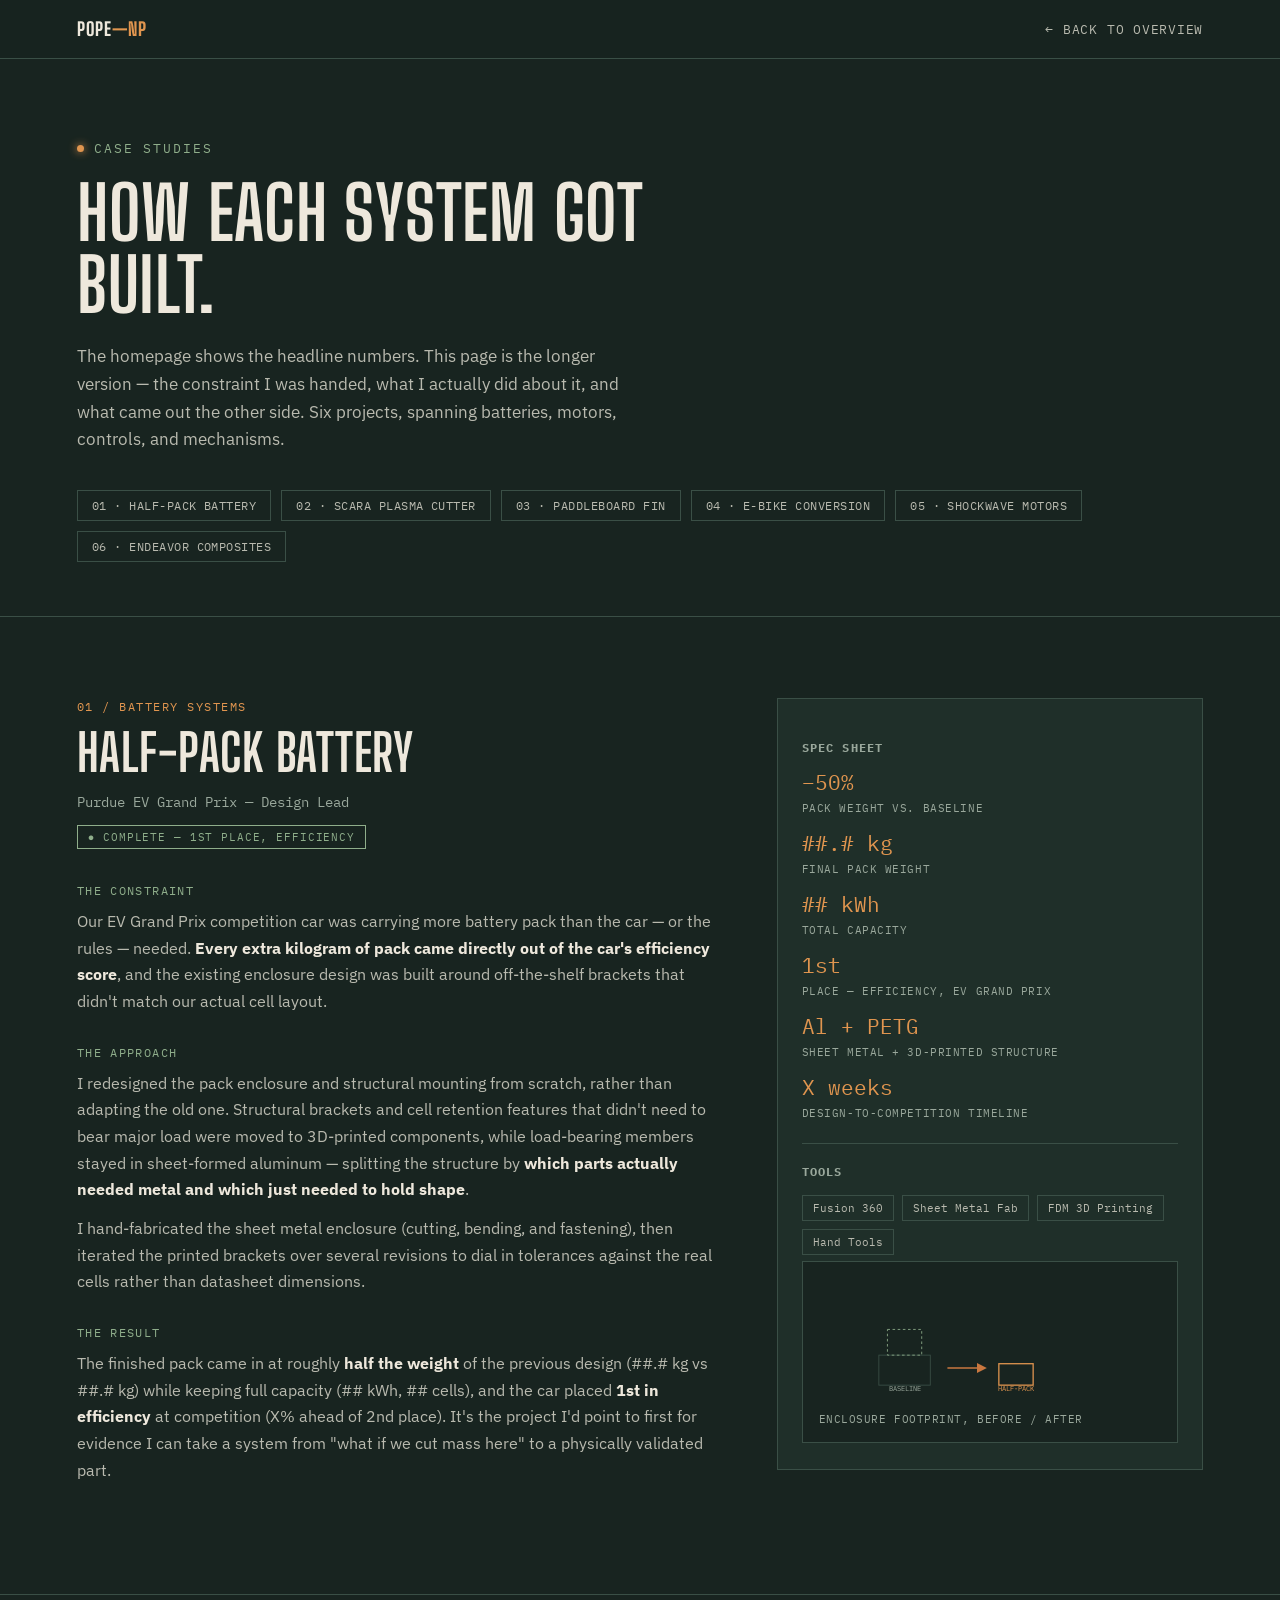
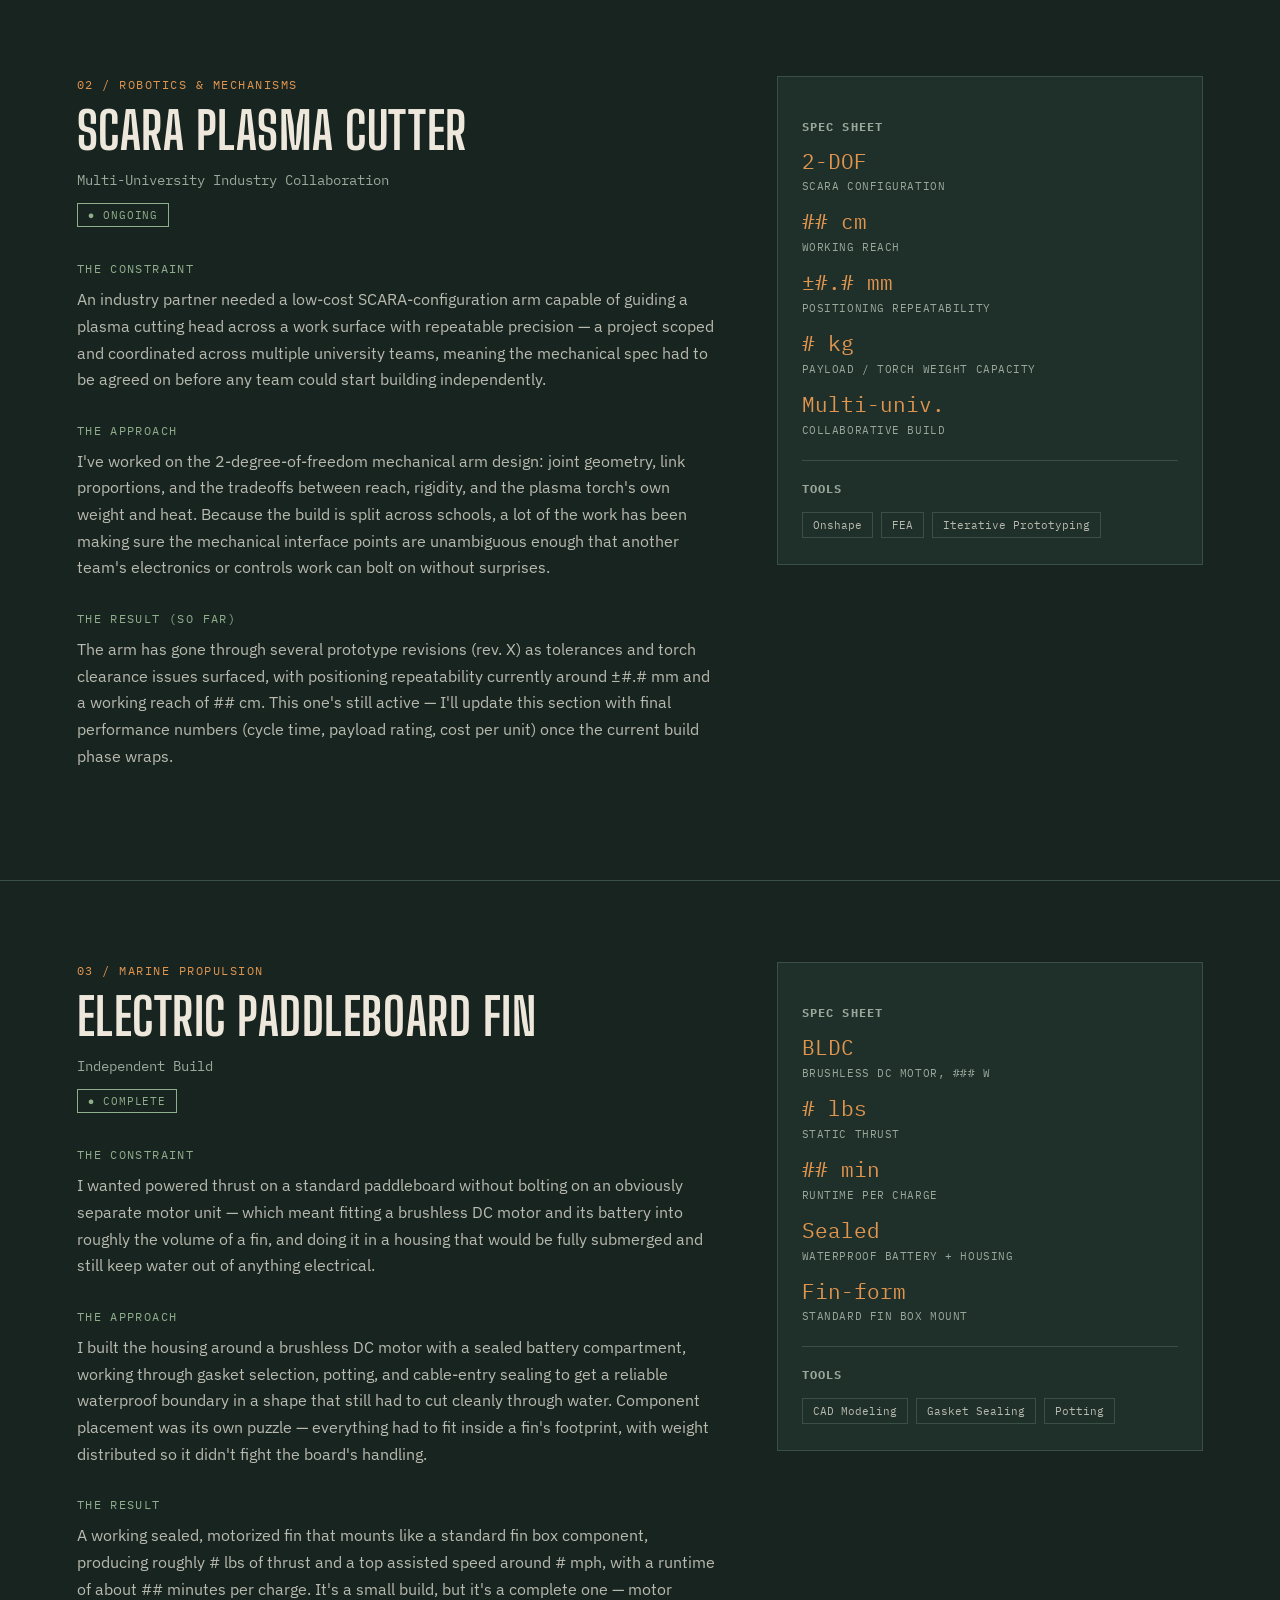
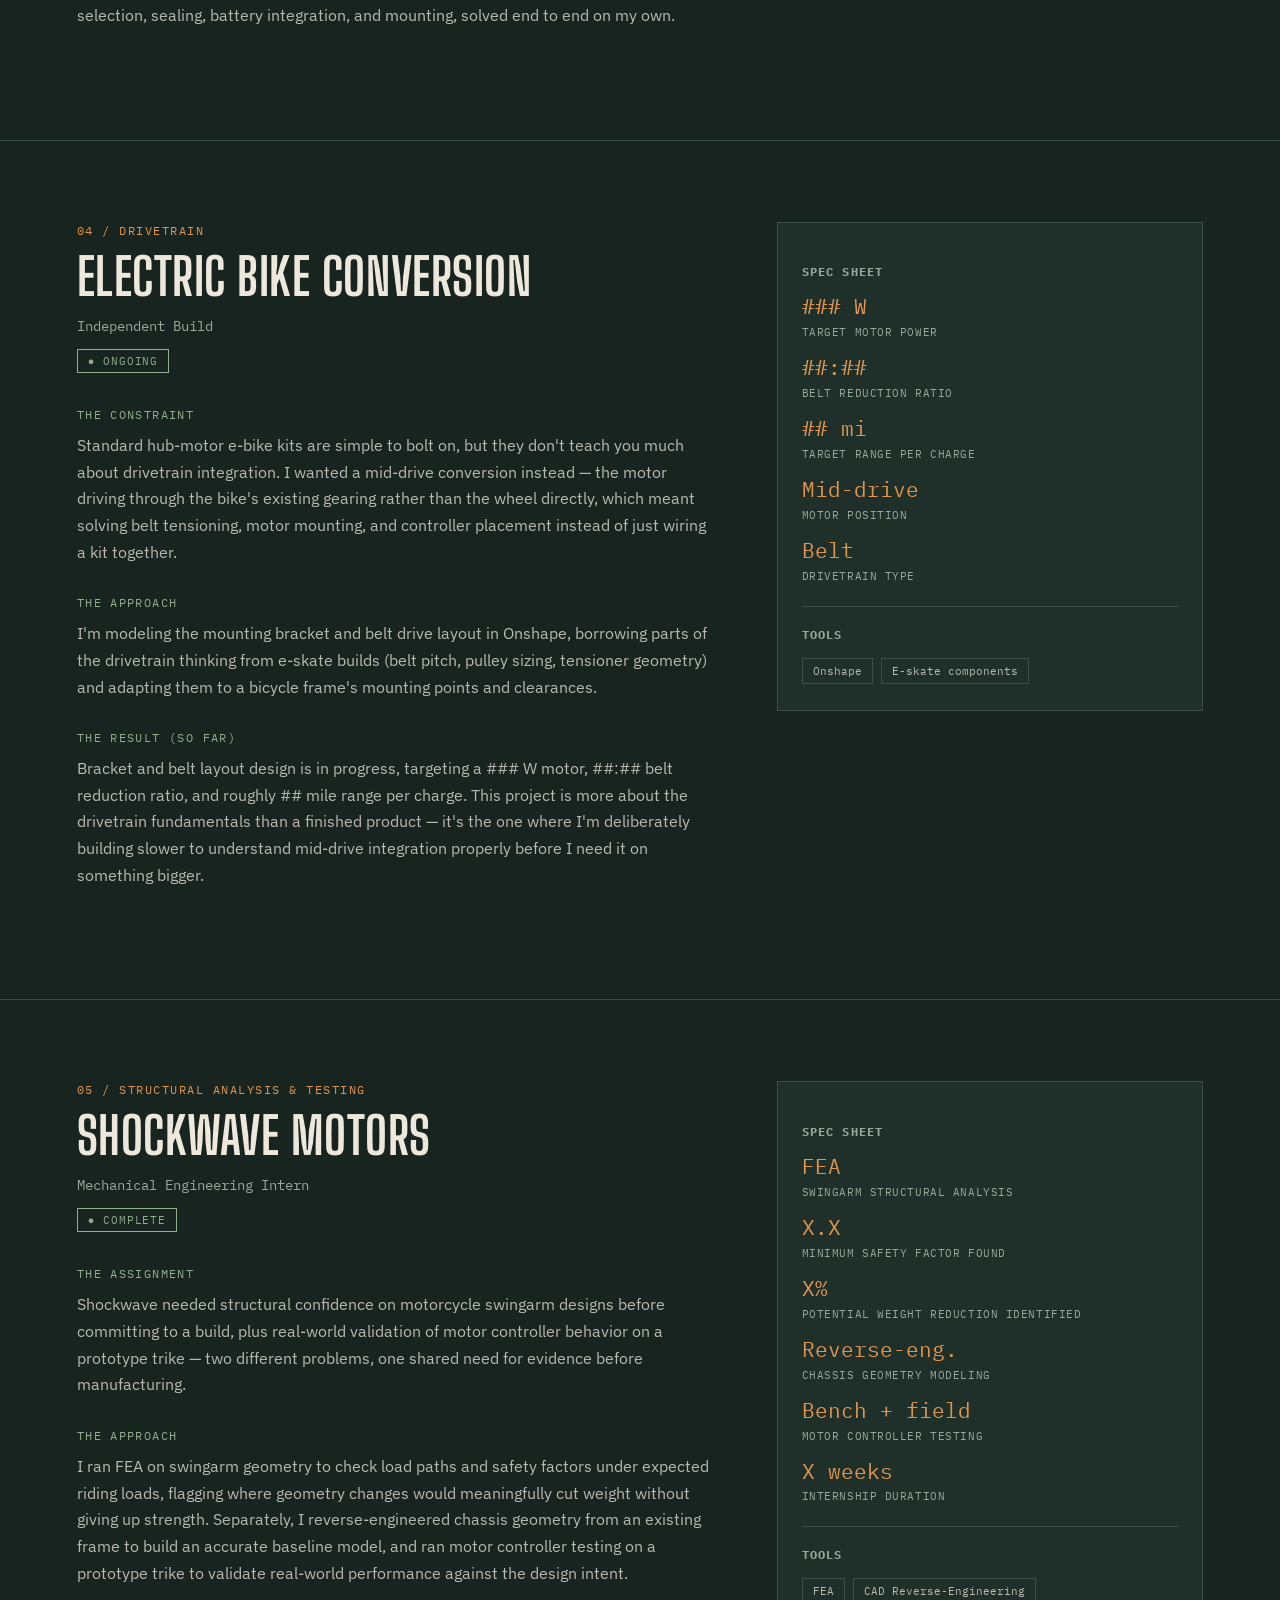
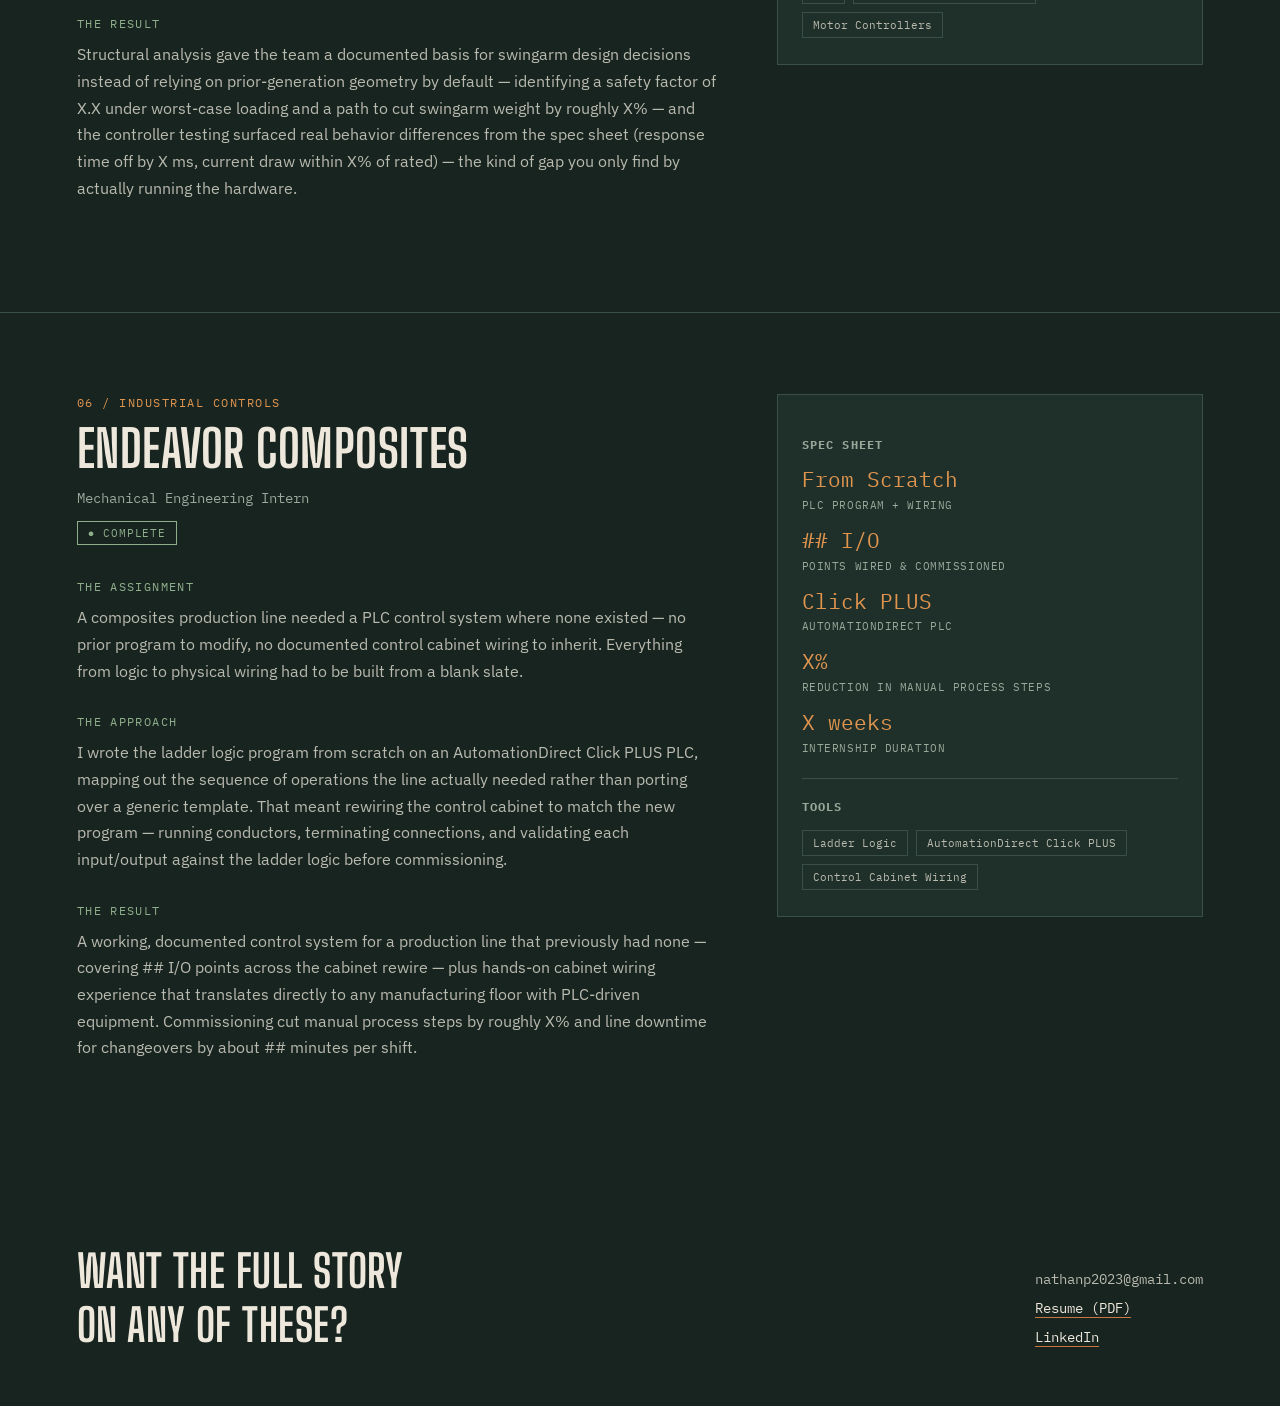
==== projects.html @ b24d0b58 "Rename nathan-pope-project-details(1).html to projects.html" ====
<!DOCTYPE html>
<html lang="en">
<head>
<meta charset="UTF-8">
<meta name="viewport" content="width=device-width, initial-scale=1.0">
<title>Nathan Pope — Project Case Studies</title>
<link rel="preconnect" href="https://fonts.googleapis.com">
<link href="https://fonts.googleapis.com/css2?family=Big+Shoulders+Display:wght@400;600;800&family=IBM+Plex+Mono:wght@400;500&family=IBM+Plex+Sans:wght@400;500;600&display=swap" rel="stylesheet">
<style>
  :root{
    --bg: #182420;
    --bg-2: #1f2f29;
    --line: #3a4f46;
    --copper: #c9773f;
    --copper-bright: #e0954f;
    --sage: #8fae8b;
    --paper: #eee8dc;
    --paper-dim: #b9baaf;
    --paper-muted: #9aa89c;
  }
  *{box-sizing:border-box;}
  html{scroll-behavior:smooth;}
  body{
    margin:0;
    background:var(--bg);
    color:var(--paper);
    font-family:'IBM Plex Sans', sans-serif;
    -webkit-font-smoothing:antialiased;
  }
  ::selection{ background:var(--copper); color:#182420; }
  h1,h2,h3{
    font-family:'Big Shoulders Display', sans-serif;
    text-transform:uppercase;
    margin:0;
    letter-spacing:0.01em;
  }
  .mono{ font-family:'IBM Plex Mono', monospace; }
  a{ color:var(--copper-bright); }

  /* ---------- nav ---------- */
  nav{
    position:sticky; top:0; z-index:30;
    display:flex; justify-content:space-between; align-items:center;
    padding: 18px 6vw;
    background:rgba(24,36,32,0.9);
    backdrop-filter:blur(6px);
    border-bottom:1px solid var(--line);
  }
  nav .brand{
    font-family:'Big Shoulders Display', sans-serif;
    font-weight:800; font-size:1.15rem; letter-spacing:0.04em;
    text-transform:uppercase; color:var(--paper);
  }
  nav .brand span{ color:var(--copper-bright); }
  nav .back{
    color:var(--paper-dim); text-decoration:none; font-size:0.8rem;
    letter-spacing:0.06em; text-transform:uppercase; font-family:'IBM Plex Mono', monospace;
    display:flex; align-items:center; gap:8px;
  }
  nav .back:hover{ color:var(--copper-bright); }

  /* ---------- index header ---------- */
  header.intro{
    padding: 9vh 6vw 6vh;
    border-bottom:1px solid var(--line);
    position:relative;
  }
  .eyebrow{
    font-family:'IBM Plex Mono', monospace; color:var(--sage);
    font-size:0.8rem; letter-spacing:0.15em; text-transform:uppercase;
    display:flex; align-items:center; gap:10px; margin-bottom:20px;
  }
  .eyebrow .dot{
    width:7px; height:7px; border-radius:50%;
    background:var(--copper-bright); box-shadow:0 0 8px var(--copper-bright);
  }
  header.intro h1{
    font-size:clamp(2.2rem, 6vw, 4.6rem); line-height:0.98; max-width:18ch;
  }
  header.intro p{
    max-width:56ch; margin-top:22px; color:var(--paper-dim);
    font-size:1.05rem; line-height:1.65;
  }

  /* jump index */
  .jumpindex{
    display:flex; flex-wrap:wrap; gap:10px; margin-top:36px;
  }
  .jumpindex a{
    font-family:'IBM Plex Mono', monospace; font-size:0.75rem;
    text-decoration:none; color:var(--paper-dim);
    border:1px solid var(--line); padding:7px 14px;
    text-transform:uppercase; letter-spacing:0.04em;
  }
  .jumpindex a:hover{ border-color:var(--copper); color:var(--copper-bright); }

  /* ---------- case study blocks ---------- */
  .case{
    padding: 9vh 6vw;
    border-bottom:1px solid var(--line);
    scroll-margin-top:80px;
  }
  .case-grid{
    display:grid;
    grid-template-columns: 1.5fr 1fr;
    gap:60px;
  }
  @media (max-width:900px){ .case-grid{ grid-template-columns:1fr; } }

  .case-head{ margin-bottom:34px; }
  .case-head .tag{
    font-family:'IBM Plex Mono', monospace; color:var(--copper-bright);
    font-size:0.78rem; letter-spacing:0.12em; text-transform:uppercase;
  }
  .case-head h2{
    font-size:clamp(1.8rem, 4.4vw, 3.2rem); margin-top:8px;
  }
  .case-head .role{
    margin-top:10px; color:var(--paper-muted);
    font-family:'IBM Plex Mono', monospace; font-size:0.85rem;
  }

  .block{ margin-bottom:30px; }
  .block .label{
    font-family:'IBM Plex Mono', monospace; color:var(--sage);
    font-size:0.72rem; letter-spacing:0.12em; text-transform:uppercase;
    margin-bottom:10px; display:block;
  }
  .block p{
    color:var(--paper-dim); line-height:1.7; font-size:0.98rem; margin:0 0 12px;
  }
  .block p strong{ color:var(--paper); }

  /* sidebar */
  .sidebar{
    border:1px solid var(--line);
    background:var(--bg-2);
    padding:26px 24px;
    height:fit-content;
    position:sticky; top:90px;
  }
  .sidebar h4{
    font-family:'IBM Plex Mono', monospace; text-transform:uppercase;
    font-size:0.72rem; letter-spacing:0.1em; color:var(--paper-muted);
    margin-bottom:16px;
  }
  .specs{ display:grid; gap:16px; margin-bottom:22px; }
  .specs .spec .num{
    font-family:'IBM Plex Mono', monospace; color:var(--copper-bright);
    font-size:1.3rem; display:block; line-height:1.2;
  }
  .specs .spec .lbl{
    font-family:'IBM Plex Mono', monospace; color:var(--paper-muted);
    font-size:0.7rem; text-transform:uppercase; letter-spacing:0.05em;
  }
  .tools{
    display:flex; flex-wrap:wrap; gap:8px; margin-top:6px;
  }
  .tools span{
    font-family:'IBM Plex Mono', monospace; font-size:0.7rem;
    border:1px solid var(--line); padding:5px 10px; color:var(--paper-dim);
  }
  .divider{ border-top:1px solid var(--line); margin:20px 0; }

  .diagram-box{
    border:1px solid var(--line); background:var(--bg);
    padding:16px; margin-top:6px;
  }
  .diagram-box .cap{
    font-family:'IBM Plex Mono', monospace; font-size:0.68rem;
    color:var(--paper-muted); text-transform:uppercase; letter-spacing:0.05em;
    margin-top:10px;
  }

  .status-pill{
    display:inline-block; font-family:'IBM Plex Mono', monospace;
    font-size:0.68rem; letter-spacing:0.08em; text-transform:uppercase;
    border:1px solid var(--sage); color:var(--sage); padding:4px 10px;
    margin-top:14px;
  }

  footer{
    padding:8vh 6vw 6vh;
    display:flex; justify-content:space-between; align-items:flex-end; flex-wrap:wrap; gap:24px;
  }
  footer h2{ font-size:clamp(1.8rem,4.5vw,2.8rem); max-width:18ch; }
  footer .contact{
    font-family:'IBM Plex Mono', monospace; color:var(--paper-dim);
    font-size:0.9rem; line-height:2;
  }
  footer .contact a{ color:var(--paper); text-decoration:none; border-bottom:1px solid var(--copper); }
</style>
</head>
<body>

<nav>
  <div class="brand">POPE<span>—NP</span></div>
  <a class="back" href="#">← Back to overview</a>
</nav>

<header class="intro">
  <div class="eyebrow"><span class="dot"></span> case studies</div>
  <h1>How each system got built.</h1>
  <p>The homepage shows the headline numbers. This page is the longer version — the constraint I was handed, what I actually did about it, and what came out the other side. Six projects, spanning batteries, motors, controls, and mechanisms.</p>
  <div class="jumpindex">
    <a href="#halfpack">01 · Half-Pack Battery</a>
    <a href="#scara">02 · SCARA Plasma Cutter</a>
    <a href="#finmotor">03 · Paddleboard Fin</a>
    <a href="#ebike">04 · E-Bike Conversion</a>
    <a href="#shockwave">05 · Shockwave Motors</a>
    <a href="#endeavor">06 · Endeavor Composites</a>
  </div>
</header>

<!-- 01 HALF-PACK -->
<section class="case" id="halfpack">
  <div class="case-grid">
    <div>
      <div class="case-head">
        <div class="tag">01 / Battery Systems</div>
        <h2>Half-Pack Battery</h2>
        <div class="role">Purdue EV Grand Prix — Design Lead</div>
        <span class="status-pill">● Complete — 1st place, efficiency</span>
      </div>

      <div class="block">
        <span class="label">The Constraint</span>
        <p>Our EV Grand Prix competition car was carrying more battery pack than the car — or the rules — needed. <strong>Every extra kilogram of pack came directly out of the car's efficiency score</strong>, and the existing enclosure design was built around off-the-shelf brackets that didn't match our actual cell layout.</p>
      </div>

      <div class="block">
        <span class="label">The Approach</span>
        <p>I redesigned the pack enclosure and structural mounting from scratch, rather than adapting the old one. Structural brackets and cell retention features that didn't need to bear major load were moved to 3D-printed components, while load-bearing members stayed in sheet-formed aluminum — splitting the structure by <strong>which parts actually needed metal and which just needed to hold shape</strong>.</p>
        <p>I hand-fabricated the sheet metal enclosure (cutting, bending, and fastening), then iterated the printed brackets over several revisions to dial in tolerances against the real cells rather than datasheet dimensions.</p>
      </div>

      <div class="block">
        <span class="label">The Result</span>
        <p>The finished pack came in at roughly <strong>half the weight</strong> of the previous design (##.# kg vs ##.# kg) while keeping full capacity (## kWh, ## cells), and the car placed <strong>1st in efficiency</strong> at competition (X% ahead of 2nd place). It's the project I'd point to first for evidence I can take a system from "what if we cut mass here" to a physically validated part.</p>
      </div>
    </div>

    <aside class="sidebar">
      <h4>Spec Sheet</h4>
      <div class="specs">
        <div class="spec"><span class="num">−50%</span><span class="lbl">Pack weight vs. baseline</span></div>
        <div class="spec"><span class="num">##.# kg</span><span class="lbl">Final pack weight</span></div>
        <div class="spec"><span class="num">## kWh</span><span class="lbl">Total capacity</span></div>
        <div class="spec"><span class="num">1st</span><span class="lbl">Place — efficiency, EV Grand Prix</span></div>
        <div class="spec"><span class="num">Al + PETG</span><span class="lbl">Sheet metal + 3D-printed structure</span></div>
        <div class="spec"><span class="num">X weeks</span><span class="lbl">Design-to-competition timeline</span></div>
      </div>
      <div class="divider"></div>
      <h4>Tools</h4>
      <div class="tools">
        <span>Fusion 360</span><span>Sheet Metal Fab</span><span>FDM 3D Printing</span><span>Hand Tools</span>
      </div>
      <div class="diagram-box">
        <svg viewBox="0 0 300 140" width="100%" height="120">
          <rect x="20" y="90" width="60" height="35" fill="none" stroke="#3a4f46"/>
          <rect x="30" y="60" width="40" height="30" fill="none" stroke="#8fae8b" stroke-dasharray="3 3"/>
          <text x="50" y="132" fill="#9aa89c" font-family="IBM Plex Mono" font-size="8" text-anchor="middle">BASELINE</text>
          <path d="M100,105 L140,105" stroke="#c9773f" stroke-width="1.5" marker-end="url(#arrow)"/>
          <rect x="160" y="100" width="40" height="25" fill="none" stroke="#e0954f" stroke-width="1.5"/>
          <text x="180" y="132" fill="#e0954f" font-family="IBM Plex Mono" font-size="8" text-anchor="middle">HALF-PACK</text>
          <defs><marker id="arrow" markerWidth="8" markerHeight="8" refX="4" refY="4" orient="auto"><path d="M0,0 L8,4 L0,8 z" fill="#c9773f"/></marker></defs>
        </svg>
        <div class="cap">Enclosure footprint, before / after</div>
      </div>
    </aside>
  </div>
</section>

<!-- 02 SCARA -->
<section class="case" id="scara">
  <div class="case-grid">
    <div>
      <div class="case-head">
        <div class="tag">02 / Robotics & Mechanisms</div>
        <h2>SCARA Plasma Cutter</h2>
        <div class="role">Multi-University Industry Collaboration</div>
        <span class="status-pill">● Ongoing</span>
      </div>

      <div class="block">
        <span class="label">The Constraint</span>
        <p>An industry partner needed a low-cost SCARA-configuration arm capable of guiding a plasma cutting head across a work surface with repeatable precision — a project scoped and coordinated across multiple university teams, meaning the mechanical spec had to be agreed on before any team could start building independently.</p>
      </div>

      <div class="block">
        <span class="label">The Approach</span>
        <p>I've worked on the 2-degree-of-freedom mechanical arm design: joint geometry, link proportions, and the tradeoffs between reach, rigidity, and the plasma torch's own weight and heat. Because the build is split across schools, a lot of the work has been making sure the mechanical interface points are unambiguous enough that another team's electronics or controls work can bolt on without surprises.</p>
      </div>

      <div class="block">
        <span class="label">The Result (so far)</span>
        <p>The arm has gone through several prototype revisions (rev. X) as tolerances and torch clearance issues surfaced, with positioning repeatability currently around ±#.# mm and a working reach of ## cm. This one's still active — I'll update this section with final performance numbers (cycle time, payload rating, cost per unit) once the current build phase wraps.</p>
      </div>
    </div>

    <aside class="sidebar">
      <h4>Spec Sheet</h4>
      <div class="specs">
        <div class="spec"><span class="num">2-DOF</span><span class="lbl">SCARA configuration</span></div>
        <div class="spec"><span class="num">## cm</span><span class="lbl">Working reach</span></div>
        <div class="spec"><span class="num">±#.# mm</span><span class="lbl">Positioning repeatability</span></div>
        <div class="spec"><span class="num"># kg</span><span class="lbl">Payload / torch weight capacity</span></div>
        <div class="spec"><span class="num">Multi-univ.</span><span class="lbl">Collaborative build</span></div>
      </div>
      <div class="divider"></div>
      <h4>Tools</h4>
      <div class="tools">
        <span>Onshape</span><span>FEA</span><span>Iterative Prototyping</span>
      </div>
    </aside>
  </div>
</section>

<!-- 03 PADDLEBOARD FIN -->
<section class="case" id="finmotor">
  <div class="case-grid">
    <div>
      <div class="case-head">
        <div class="tag">03 / Marine Propulsion</div>
        <h2>Electric Paddleboard Fin</h2>
        <div class="role">Independent Build</div>
        <span class="status-pill">● Complete</span>
      </div>

      <div class="block">
        <span class="label">The Constraint</span>
        <p>I wanted powered thrust on a standard paddleboard without bolting on an obviously separate motor unit — which meant fitting a brushless DC motor and its battery into roughly the volume of a fin, and doing it in a housing that would be fully submerged and still keep water out of anything electrical.</p>
      </div>

      <div class="block">
        <span class="label">The Approach</span>
        <p>I built the housing around a brushless DC motor with a sealed battery compartment, working through gasket selection, potting, and cable-entry sealing to get a reliable waterproof boundary in a shape that still had to cut cleanly through water. Component placement was its own puzzle — everything had to fit inside a fin's footprint, with weight distributed so it didn't fight the board's handling.</p>
      </div>

      <div class="block">
        <span class="label">The Result</span>
        <p>A working sealed, motorized fin that mounts like a standard fin box component, producing roughly # lbs of thrust and a top assisted speed around # mph, with a runtime of about ## minutes per charge. It's a small build, but it's a complete one — motor selection, sealing, battery integration, and mounting, solved end to end on my own.</p>
      </div>
    </div>

    <aside class="sidebar">
      <h4>Spec Sheet</h4>
      <div class="specs">
        <div class="spec"><span class="num">BLDC</span><span class="lbl">Brushless DC motor, ### W</span></div>
        <div class="spec"><span class="num"># lbs</span><span class="lbl">Static thrust</span></div>
        <div class="spec"><span class="num">## min</span><span class="lbl">Runtime per charge</span></div>
        <div class="spec"><span class="num">Sealed</span><span class="lbl">Waterproof battery + housing</span></div>
        <div class="spec"><span class="num">Fin-form</span><span class="lbl">Standard fin box mount</span></div>
      </div>
      <div class="divider"></div>
      <h4>Tools</h4>
      <div class="tools">
        <span>CAD Modeling</span><span>Gasket Sealing</span><span>Potting</span>
      </div>
    </aside>
  </div>
</section>

<!-- 04 E-BIKE -->
<section class="case" id="ebike">
  <div class="case-grid">
    <div>
      <div class="case-head">
        <div class="tag">04 / Drivetrain</div>
        <h2>Electric Bike Conversion</h2>
        <div class="role">Independent Build</div>
        <span class="status-pill">● Ongoing</span>
      </div>

      <div class="block">
        <span class="label">The Constraint</span>
        <p>Standard hub-motor e-bike kits are simple to bolt on, but they don't teach you much about drivetrain integration. I wanted a mid-drive conversion instead — the motor driving through the bike's existing gearing rather than the wheel directly, which meant solving belt tensioning, motor mounting, and controller placement instead of just wiring a kit together.</p>
      </div>

      <div class="block">
        <span class="label">The Approach</span>
        <p>I'm modeling the mounting bracket and belt drive layout in Onshape, borrowing parts of the drivetrain thinking from e-skate builds (belt pitch, pulley sizing, tensioner geometry) and adapting them to a bicycle frame's mounting points and clearances.</p>
      </div>

      <div class="block">
        <span class="label">The Result (so far)</span>
        <p>Bracket and belt layout design is in progress, targeting a ### W motor, ##:## belt reduction ratio, and roughly ## mile range per charge. This project is more about the drivetrain fundamentals than a finished product — it's the one where I'm deliberately building slower to understand mid-drive integration properly before I need it on something bigger.</p>
      </div>
    </div>

    <aside class="sidebar">
      <h4>Spec Sheet</h4>
      <div class="specs">
        <div class="spec"><span class="num">### W</span><span class="lbl">Target motor power</span></div>
        <div class="spec"><span class="num">##:##</span><span class="lbl">Belt reduction ratio</span></div>
        <div class="spec"><span class="num">## mi</span><span class="lbl">Target range per charge</span></div>
        <div class="spec"><span class="num">Mid-drive</span><span class="lbl">Motor position</span></div>
        <div class="spec"><span class="num">Belt</span><span class="lbl">Drivetrain type</span></div>
      </div>
      <div class="divider"></div>
      <h4>Tools</h4>
      <div class="tools">
        <span>Onshape</span><span>E-skate components</span>
      </div>
    </aside>
  </div>
</section>

<!-- 05 SHOCKWAVE -->
<section class="case" id="shockwave">
  <div class="case-grid">
    <div>
      <div class="case-head">
        <div class="tag">05 / Structural Analysis & Testing</div>
        <h2>Shockwave Motors</h2>
        <div class="role">Mechanical Engineering Intern</div>
        <span class="status-pill">● Complete</span>
      </div>

      <div class="block">
        <span class="label">The Assignment</span>
        <p>Shockwave needed structural confidence on motorcycle swingarm designs before committing to a build, plus real-world validation of motor controller behavior on a prototype trike — two different problems, one shared need for evidence before manufacturing.</p>
      </div>

      <div class="block">
        <span class="label">The Approach</span>
        <p>I ran FEA on swingarm geometry to check load paths and safety factors under expected riding loads, flagging where geometry changes would meaningfully cut weight without giving up strength. Separately, I reverse-engineered chassis geometry from an existing frame to build an accurate baseline model, and ran motor controller testing on a prototype trike to validate real-world performance against the design intent.</p>
      </div>

      <div class="block">
        <span class="label">The Result</span>
        <p>Structural analysis gave the team a documented basis for swingarm design decisions instead of relying on prior-generation geometry by default — identifying a safety factor of X.X under worst-case loading and a path to cut swingarm weight by roughly X% — and the controller testing surfaced real behavior differences from the spec sheet (response time off by X ms, current draw within X% of rated) — the kind of gap you only find by actually running the hardware.</p>
      </div>
    </div>

    <aside class="sidebar">
      <h4>Spec Sheet</h4>
      <div class="specs">
        <div class="spec"><span class="num">FEA</span><span class="lbl">Swingarm structural analysis</span></div>
        <div class="spec"><span class="num">X.X</span><span class="lbl">Minimum safety factor found</span></div>
        <div class="spec"><span class="num">X%</span><span class="lbl">Potential weight reduction identified</span></div>
        <div class="spec"><span class="num">Reverse-eng.</span><span class="lbl">Chassis geometry modeling</span></div>
        <div class="spec"><span class="num">Bench + field</span><span class="lbl">Motor controller testing</span></div>
        <div class="spec"><span class="num">X weeks</span><span class="lbl">Internship duration</span></div>
      </div>
      <div class="divider"></div>
      <h4>Tools</h4>
      <div class="tools">
        <span>FEA</span><span>CAD Reverse-Engineering</span><span>Motor Controllers</span>
      </div>
    </aside>
  </div>
</section>

<!-- 06 ENDEAVOR -->
<section class="case" id="endeavor" style="border-bottom:none;">
  <div class="case-grid">
    <div>
      <div class="case-head">
        <div class="tag">06 / Industrial Controls</div>
        <h2>Endeavor Composites</h2>
        <div class="role">Mechanical Engineering Intern</div>
        <span class="status-pill">● Complete</span>
      </div>

      <div class="block">
        <span class="label">The Assignment</span>
        <p>A composites production line needed a PLC control system where none existed — no prior program to modify, no documented control cabinet wiring to inherit. Everything from logic to physical wiring had to be built from a blank slate.</p>
      </div>

      <div class="block">
        <span class="label">The Approach</span>
        <p>I wrote the ladder logic program from scratch on an AutomationDirect Click PLUS PLC, mapping out the sequence of operations the line actually needed rather than porting over a generic template. That meant rewiring the control cabinet to match the new program — running conductors, terminating connections, and validating each input/output against the ladder logic before commissioning.</p>
      </div>

      <div class="block">
        <span class="label">The Result</span>
        <p>A working, documented control system for a production line that previously had none — covering ## I/O points across the cabinet rewire — plus hands-on cabinet wiring experience that translates directly to any manufacturing floor with PLC-driven equipment. Commissioning cut manual process steps by roughly X% and line downtime for changeovers by about ## minutes per shift.</p>
      </div>
    </div>

    <aside class="sidebar">
      <h4>Spec Sheet</h4>
      <div class="specs">
        <div class="spec"><span class="num">From Scratch</span><span class="lbl">PLC program + wiring</span></div>
        <div class="spec"><span class="num">## I/O</span><span class="lbl">Points wired &amp; commissioned</span></div>
        <div class="spec"><span class="num">Click PLUS</span><span class="lbl">AutomationDirect PLC</span></div>
        <div class="spec"><span class="num">X%</span><span class="lbl">Reduction in manual process steps</span></div>
        <div class="spec"><span class="num">X weeks</span><span class="lbl">Internship duration</span></div>
      </div>
      <div class="divider"></div>
      <h4>Tools</h4>
      <div class="tools">
        <span>Ladder Logic</span><span>AutomationDirect Click PLUS</span><span>Control Cabinet Wiring</span>
      </div>
    </aside>
  </div>
</section>

<footer id="contact">
  <h2>Want the full story on any of these?</h2>
  <div class="contact">
    nathanp2023@gmail.com<br>
    <a href="#">Resume (PDF)</a><br>
    <a href="#">LinkedIn</a>
  </div>
</footer>

</body>
</html>
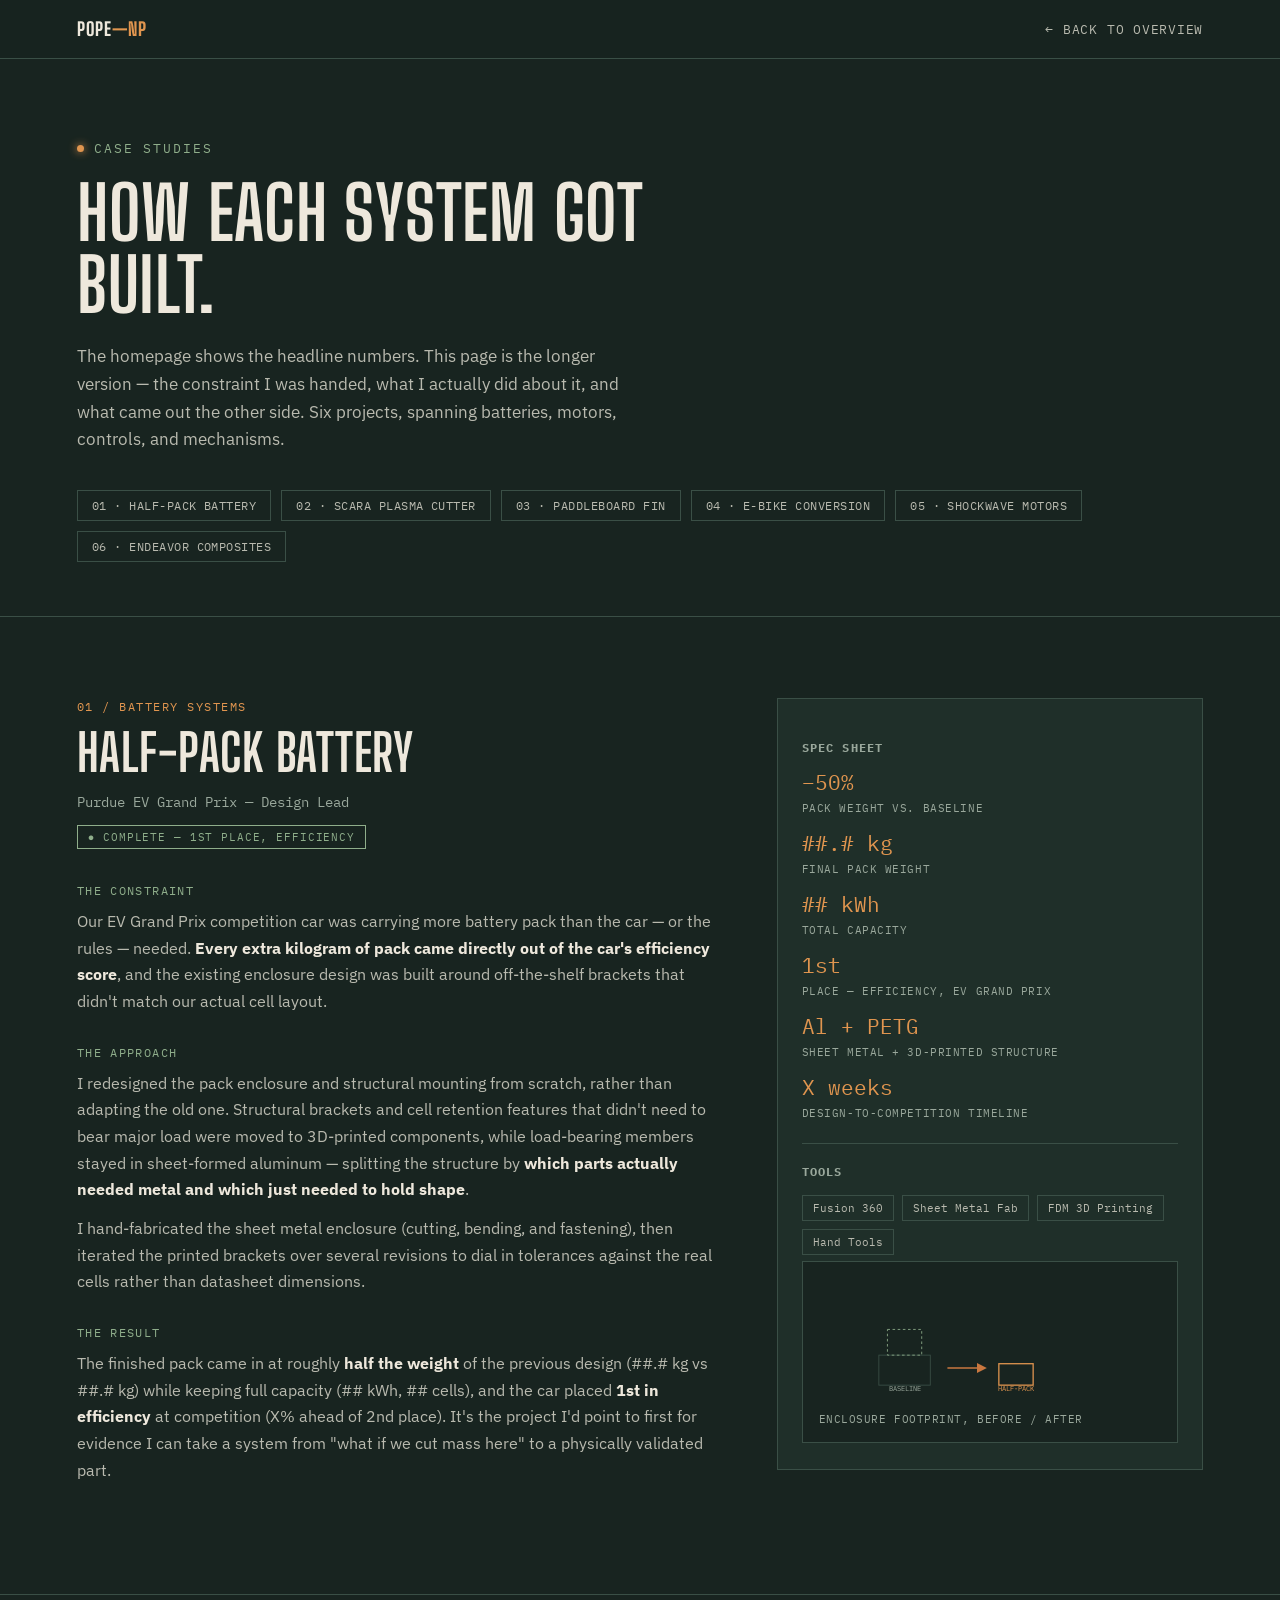
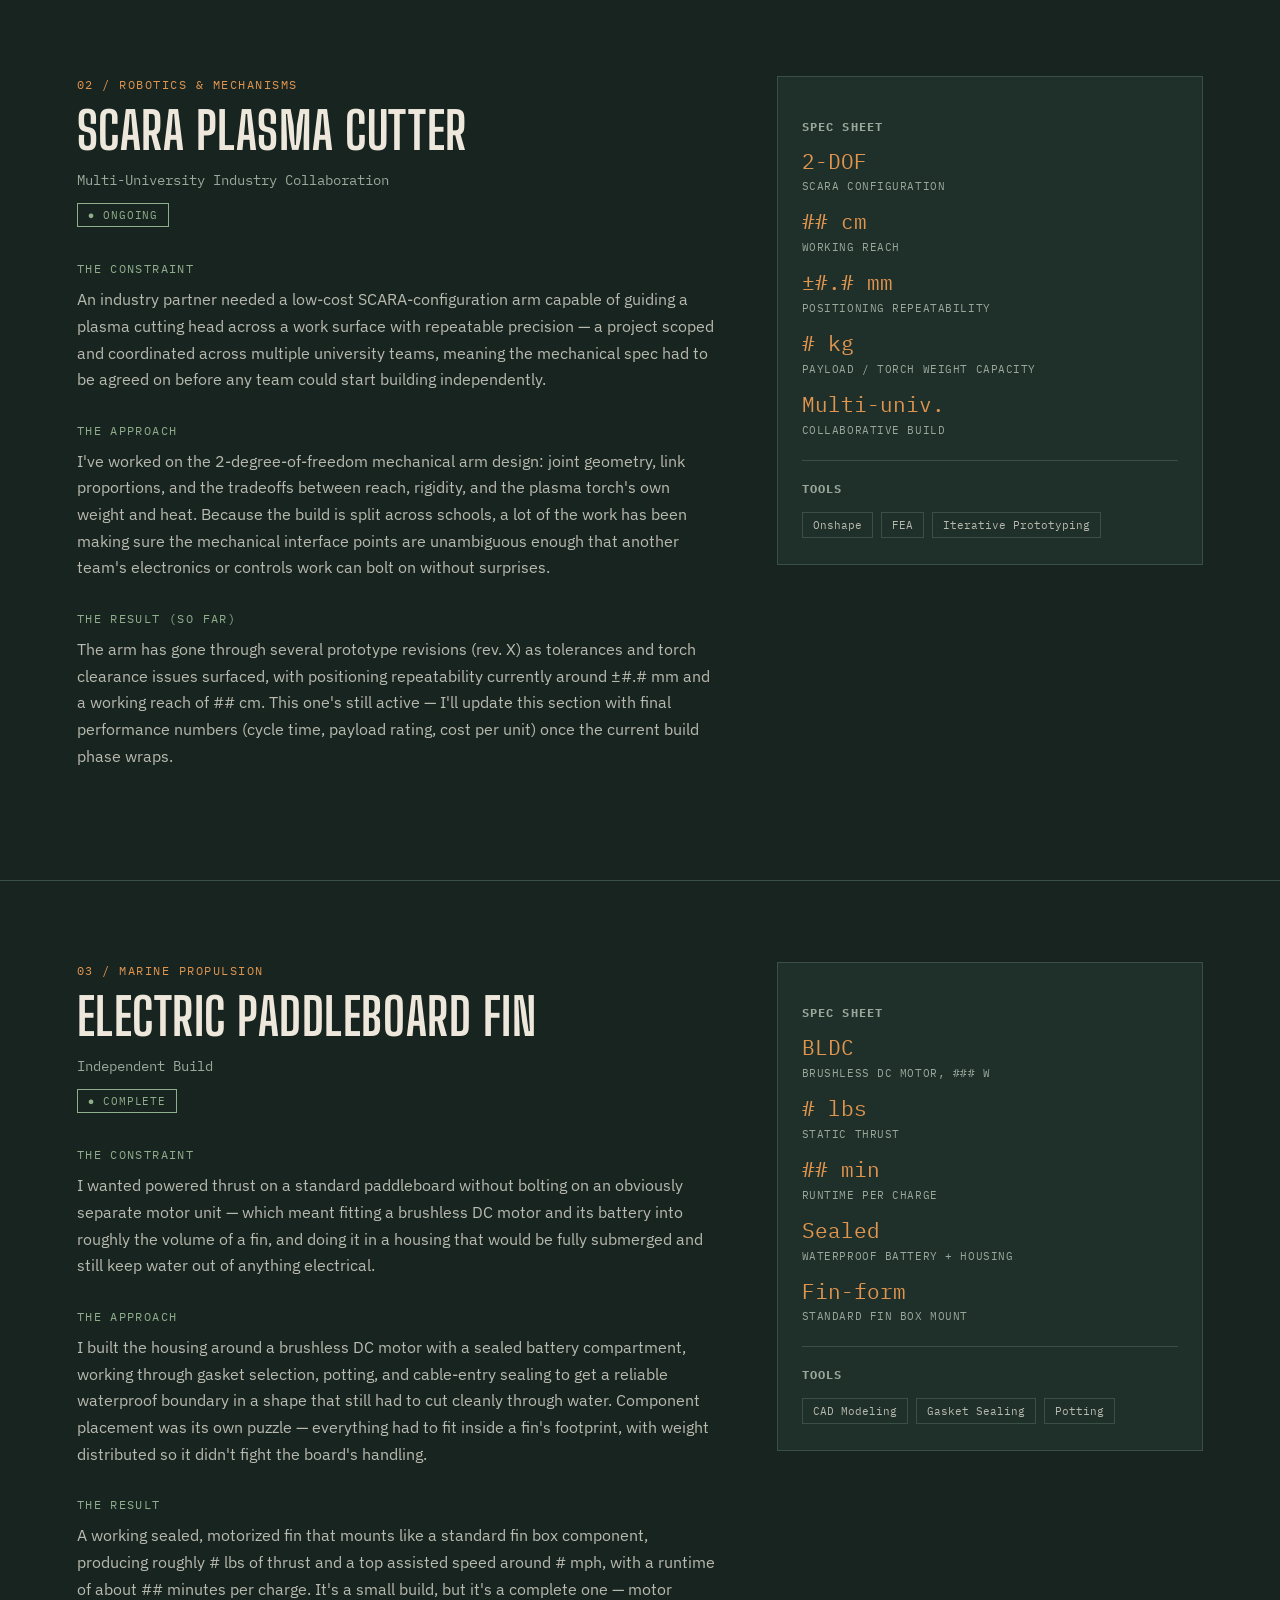
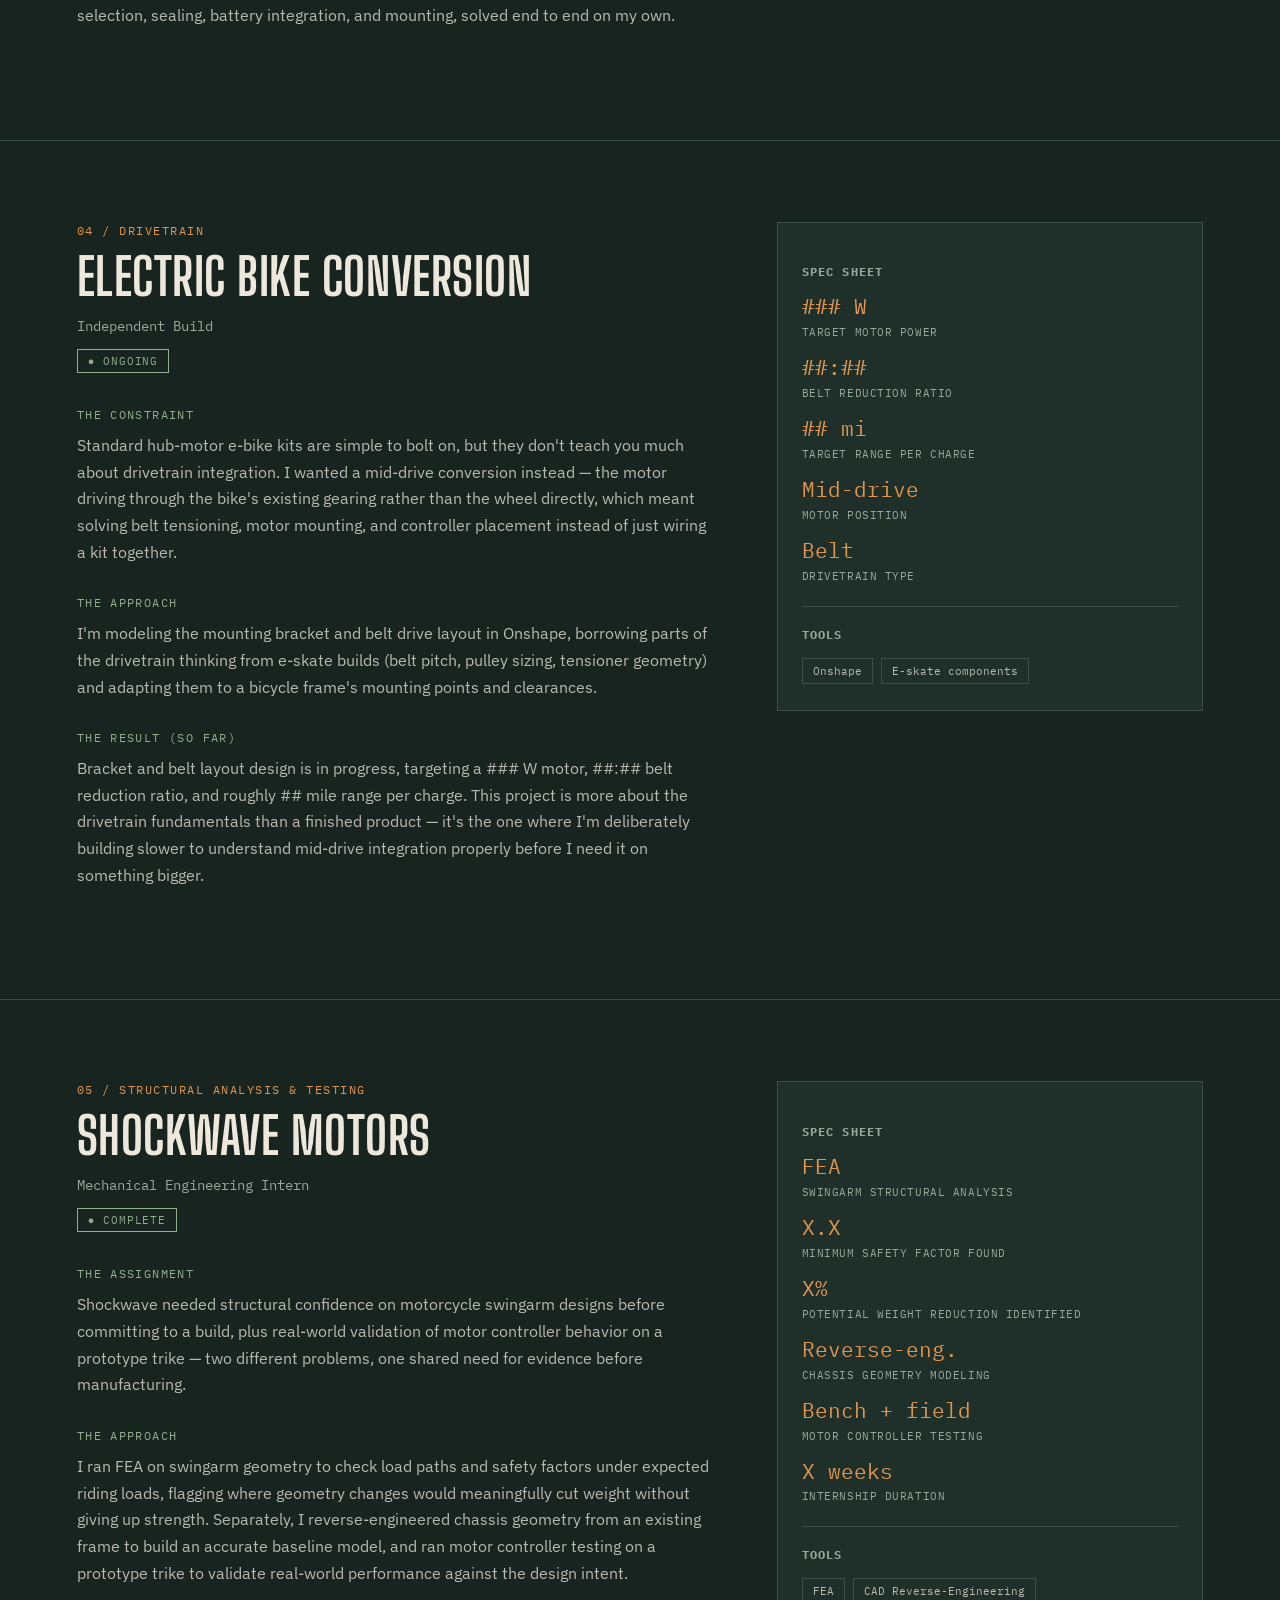
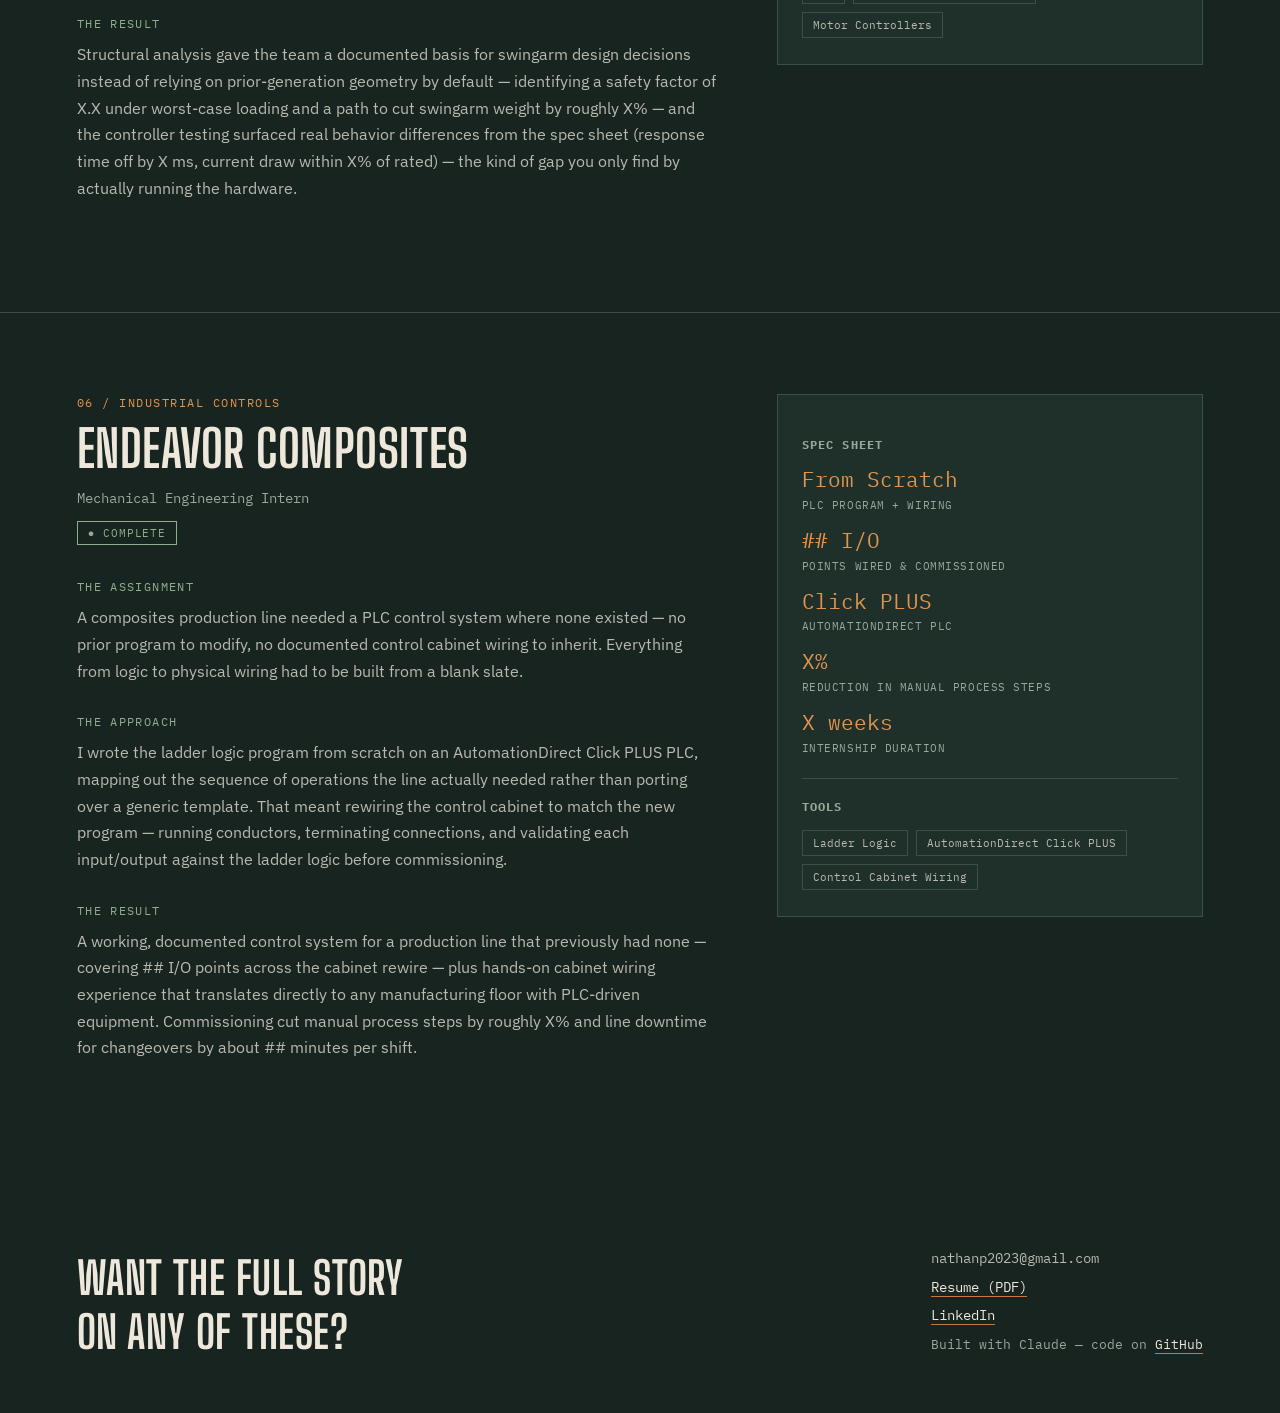
==== commit e5f64adb: "Update projects.html" ====
--- a/projects.html
+++ b/projects.html
@@ -36,7 +36,7 @@
   }
   .mono{ font-family:'IBM Plex Mono', monospace; }
   a{ color:var(--copper-bright); }
-
+ 
   /* ---------- nav ---------- */
   nav{
     position:sticky; top:0; z-index:30;
@@ -58,7 +58,7 @@
     display:flex; align-items:center; gap:8px;
   }
   nav .back:hover{ color:var(--copper-bright); }
-
+ 
   /* ---------- index header ---------- */
   header.intro{
     padding: 9vh 6vw 6vh;
@@ -81,7 +81,7 @@
     max-width:56ch; margin-top:22px; color:var(--paper-dim);
     font-size:1.05rem; line-height:1.65;
   }
-
+ 
   /* jump index */
   .jumpindex{
     display:flex; flex-wrap:wrap; gap:10px; margin-top:36px;
@@ -93,7 +93,7 @@
     text-transform:uppercase; letter-spacing:0.04em;
   }
   .jumpindex a:hover{ border-color:var(--copper); color:var(--copper-bright); }
-
+ 
   /* ---------- case study blocks ---------- */
   .case{
     padding: 9vh 6vw;
@@ -106,7 +106,7 @@
     gap:60px;
   }
   @media (max-width:900px){ .case-grid{ grid-template-columns:1fr; } }
-
+ 
   .case-head{ margin-bottom:34px; }
   .case-head .tag{
     font-family:'IBM Plex Mono', monospace; color:var(--copper-bright);
@@ -119,7 +119,7 @@
     margin-top:10px; color:var(--paper-muted);
     font-family:'IBM Plex Mono', monospace; font-size:0.85rem;
   }
-
+ 
   .block{ margin-bottom:30px; }
   .block .label{
     font-family:'IBM Plex Mono', monospace; color:var(--sage);
@@ -130,7 +130,7 @@
     color:var(--paper-dim); line-height:1.7; font-size:0.98rem; margin:0 0 12px;
   }
   .block p strong{ color:var(--paper); }
-
+ 
   /* sidebar */
   .sidebar{
     border:1px solid var(--line);
@@ -161,7 +161,7 @@
     border:1px solid var(--line); padding:5px 10px; color:var(--paper-dim);
   }
   .divider{ border-top:1px solid var(--line); margin:20px 0; }
-
+ 
   .diagram-box{
     border:1px solid var(--line); background:var(--bg);
     padding:16px; margin-top:6px;
@@ -171,14 +171,14 @@
     color:var(--paper-muted); text-transform:uppercase; letter-spacing:0.05em;
     margin-top:10px;
   }
-
+ 
   .status-pill{
     display:inline-block; font-family:'IBM Plex Mono', monospace;
     font-size:0.68rem; letter-spacing:0.08em; text-transform:uppercase;
     border:1px solid var(--sage); color:var(--sage); padding:4px 10px;
     margin-top:14px;
   }
-
+ 
   footer{
     padding:8vh 6vw 6vh;
     display:flex; justify-content:space-between; align-items:flex-end; flex-wrap:wrap; gap:24px;
@@ -192,12 +192,12 @@
 </style>
 </head>
 <body>
-
+ 
 <nav>
-  <div class="brand">POPE<span>—NP</span></div>
-  <a class="back" href="#">← Back to overview</a>
+  <a href="index.html" style="text-decoration:none;"><div class="brand">POPE<span>—NP</span></div></a>
+  <a class="back" href="index.html">← Back to overview</a>
 </nav>
-
+ 
 <header class="intro">
   <div class="eyebrow"><span class="dot"></span> case studies</div>
   <h1>How each system got built.</h1>
@@ -211,7 +211,7 @@
     <a href="#endeavor">06 · Endeavor Composites</a>
   </div>
 </header>
-
+ 
 <!-- 01 HALF-PACK -->
 <section class="case" id="halfpack">
   <div class="case-grid">
@@ -222,24 +222,24 @@
         <div class="role">Purdue EV Grand Prix — Design Lead</div>
         <span class="status-pill">● Complete — 1st place, efficiency</span>
       </div>
-
+ 
       <div class="block">
         <span class="label">The Constraint</span>
         <p>Our EV Grand Prix competition car was carrying more battery pack than the car — or the rules — needed. <strong>Every extra kilogram of pack came directly out of the car's efficiency score</strong>, and the existing enclosure design was built around off-the-shelf brackets that didn't match our actual cell layout.</p>
       </div>
-
+ 
       <div class="block">
         <span class="label">The Approach</span>
         <p>I redesigned the pack enclosure and structural mounting from scratch, rather than adapting the old one. Structural brackets and cell retention features that didn't need to bear major load were moved to 3D-printed components, while load-bearing members stayed in sheet-formed aluminum — splitting the structure by <strong>which parts actually needed metal and which just needed to hold shape</strong>.</p>
         <p>I hand-fabricated the sheet metal enclosure (cutting, bending, and fastening), then iterated the printed brackets over several revisions to dial in tolerances against the real cells rather than datasheet dimensions.</p>
       </div>
-
+ 
       <div class="block">
         <span class="label">The Result</span>
         <p>The finished pack came in at roughly <strong>half the weight</strong> of the previous design (##.# kg vs ##.# kg) while keeping full capacity (## kWh, ## cells), and the car placed <strong>1st in efficiency</strong> at competition (X% ahead of 2nd place). It's the project I'd point to first for evidence I can take a system from "what if we cut mass here" to a physically validated part.</p>
       </div>
     </div>
-
+ 
     <aside class="sidebar">
       <h4>Spec Sheet</h4>
       <div class="specs">
@@ -270,7 +270,7 @@
     </aside>
   </div>
 </section>
-
+ 
 <!-- 02 SCARA -->
 <section class="case" id="scara">
   <div class="case-grid">
@@ -281,23 +281,23 @@
         <div class="role">Multi-University Industry Collaboration</div>
         <span class="status-pill">● Ongoing</span>
       </div>
-
+ 
       <div class="block">
         <span class="label">The Constraint</span>
         <p>An industry partner needed a low-cost SCARA-configuration arm capable of guiding a plasma cutting head across a work surface with repeatable precision — a project scoped and coordinated across multiple university teams, meaning the mechanical spec had to be agreed on before any team could start building independently.</p>
       </div>
-
+ 
       <div class="block">
         <span class="label">The Approach</span>
         <p>I've worked on the 2-degree-of-freedom mechanical arm design: joint geometry, link proportions, and the tradeoffs between reach, rigidity, and the plasma torch's own weight and heat. Because the build is split across schools, a lot of the work has been making sure the mechanical interface points are unambiguous enough that another team's electronics or controls work can bolt on without surprises.</p>
       </div>
-
+ 
       <div class="block">
         <span class="label">The Result (so far)</span>
         <p>The arm has gone through several prototype revisions (rev. X) as tolerances and torch clearance issues surfaced, with positioning repeatability currently around ±#.# mm and a working reach of ## cm. This one's still active — I'll update this section with final performance numbers (cycle time, payload rating, cost per unit) once the current build phase wraps.</p>
       </div>
     </div>
-
+ 
     <aside class="sidebar">
       <h4>Spec Sheet</h4>
       <div class="specs">
@@ -315,7 +315,7 @@
     </aside>
   </div>
 </section>
-
+ 
 <!-- 03 PADDLEBOARD FIN -->
 <section class="case" id="finmotor">
   <div class="case-grid">
@@ -326,23 +326,23 @@
         <div class="role">Independent Build</div>
         <span class="status-pill">● Complete</span>
       </div>
-
+ 
       <div class="block">
         <span class="label">The Constraint</span>
         <p>I wanted powered thrust on a standard paddleboard without bolting on an obviously separate motor unit — which meant fitting a brushless DC motor and its battery into roughly the volume of a fin, and doing it in a housing that would be fully submerged and still keep water out of anything electrical.</p>
       </div>
-
+ 
       <div class="block">
         <span class="label">The Approach</span>
         <p>I built the housing around a brushless DC motor with a sealed battery compartment, working through gasket selection, potting, and cable-entry sealing to get a reliable waterproof boundary in a shape that still had to cut cleanly through water. Component placement was its own puzzle — everything had to fit inside a fin's footprint, with weight distributed so it didn't fight the board's handling.</p>
       </div>
-
+ 
       <div class="block">
         <span class="label">The Result</span>
         <p>A working sealed, motorized fin that mounts like a standard fin box component, producing roughly # lbs of thrust and a top assisted speed around # mph, with a runtime of about ## minutes per charge. It's a small build, but it's a complete one — motor selection, sealing, battery integration, and mounting, solved end to end on my own.</p>
       </div>
     </div>
-
+ 
     <aside class="sidebar">
       <h4>Spec Sheet</h4>
       <div class="specs">
@@ -360,7 +360,7 @@
     </aside>
   </div>
 </section>
-
+ 
 <!-- 04 E-BIKE -->
 <section class="case" id="ebike">
   <div class="case-grid">
@@ -371,23 +371,23 @@
         <div class="role">Independent Build</div>
         <span class="status-pill">● Ongoing</span>
       </div>
-
+ 
       <div class="block">
         <span class="label">The Constraint</span>
         <p>Standard hub-motor e-bike kits are simple to bolt on, but they don't teach you much about drivetrain integration. I wanted a mid-drive conversion instead — the motor driving through the bike's existing gearing rather than the wheel directly, which meant solving belt tensioning, motor mounting, and controller placement instead of just wiring a kit together.</p>
       </div>
-
+ 
       <div class="block">
         <span class="label">The Approach</span>
         <p>I'm modeling the mounting bracket and belt drive layout in Onshape, borrowing parts of the drivetrain thinking from e-skate builds (belt pitch, pulley sizing, tensioner geometry) and adapting them to a bicycle frame's mounting points and clearances.</p>
       </div>
-
+ 
       <div class="block">
         <span class="label">The Result (so far)</span>
         <p>Bracket and belt layout design is in progress, targeting a ### W motor, ##:## belt reduction ratio, and roughly ## mile range per charge. This project is more about the drivetrain fundamentals than a finished product — it's the one where I'm deliberately building slower to understand mid-drive integration properly before I need it on something bigger.</p>
       </div>
     </div>
-
+ 
     <aside class="sidebar">
       <h4>Spec Sheet</h4>
       <div class="specs">
@@ -405,7 +405,7 @@
     </aside>
   </div>
 </section>
-
+ 
 <!-- 05 SHOCKWAVE -->
 <section class="case" id="shockwave">
   <div class="case-grid">
@@ -416,23 +416,23 @@
         <div class="role">Mechanical Engineering Intern</div>
         <span class="status-pill">● Complete</span>
       </div>
-
+ 
       <div class="block">
         <span class="label">The Assignment</span>
         <p>Shockwave needed structural confidence on motorcycle swingarm designs before committing to a build, plus real-world validation of motor controller behavior on a prototype trike — two different problems, one shared need for evidence before manufacturing.</p>
       </div>
-
+ 
       <div class="block">
         <span class="label">The Approach</span>
         <p>I ran FEA on swingarm geometry to check load paths and safety factors under expected riding loads, flagging where geometry changes would meaningfully cut weight without giving up strength. Separately, I reverse-engineered chassis geometry from an existing frame to build an accurate baseline model, and ran motor controller testing on a prototype trike to validate real-world performance against the design intent.</p>
       </div>
-
+ 
       <div class="block">
         <span class="label">The Result</span>
         <p>Structural analysis gave the team a documented basis for swingarm design decisions instead of relying on prior-generation geometry by default — identifying a safety factor of X.X under worst-case loading and a path to cut swingarm weight by roughly X% — and the controller testing surfaced real behavior differences from the spec sheet (response time off by X ms, current draw within X% of rated) — the kind of gap you only find by actually running the hardware.</p>
       </div>
     </div>
-
+ 
     <aside class="sidebar">
       <h4>Spec Sheet</h4>
       <div class="specs">
@@ -451,7 +451,7 @@
     </aside>
   </div>
 </section>
-
+ 
 <!-- 06 ENDEAVOR -->
 <section class="case" id="endeavor" style="border-bottom:none;">
   <div class="case-grid">
@@ -462,23 +462,23 @@
         <div class="role">Mechanical Engineering Intern</div>
         <span class="status-pill">● Complete</span>
       </div>
-
+ 
       <div class="block">
         <span class="label">The Assignment</span>
         <p>A composites production line needed a PLC control system where none existed — no prior program to modify, no documented control cabinet wiring to inherit. Everything from logic to physical wiring had to be built from a blank slate.</p>
       </div>
-
+ 
       <div class="block">
         <span class="label">The Approach</span>
         <p>I wrote the ladder logic program from scratch on an AutomationDirect Click PLUS PLC, mapping out the sequence of operations the line actually needed rather than porting over a generic template. That meant rewiring the control cabinet to match the new program — running conductors, terminating connections, and validating each input/output against the ladder logic before commissioning.</p>
       </div>
-
+ 
       <div class="block">
         <span class="label">The Result</span>
         <p>A working, documented control system for a production line that previously had none — covering ## I/O points across the cabinet rewire — plus hands-on cabinet wiring experience that translates directly to any manufacturing floor with PLC-driven equipment. Commissioning cut manual process steps by roughly X% and line downtime for changeovers by about ## minutes per shift.</p>
       </div>
     </div>
-
+ 
     <aside class="sidebar">
       <h4>Spec Sheet</h4>
       <div class="specs">
@@ -496,15 +496,17 @@
     </aside>
   </div>
 </section>
-
+ 
 <footer id="contact">
   <h2>Want the full story on any of these?</h2>
   <div class="contact">
     nathanp2023@gmail.com<br>
     <a href="#">Resume (PDF)</a><br>
-    <a href="#">LinkedIn</a>
+    <a href="#">LinkedIn</a><br>
+    <span style="color:var(--paper-muted); font-size:0.8rem;">Built with Claude — code on <a href="https://github.com/2023popn" style="border-bottom:1px solid var(--copper);">GitHub</a></span>
   </div>
 </footer>
-
+ 
 </body>
 </html>
+ 
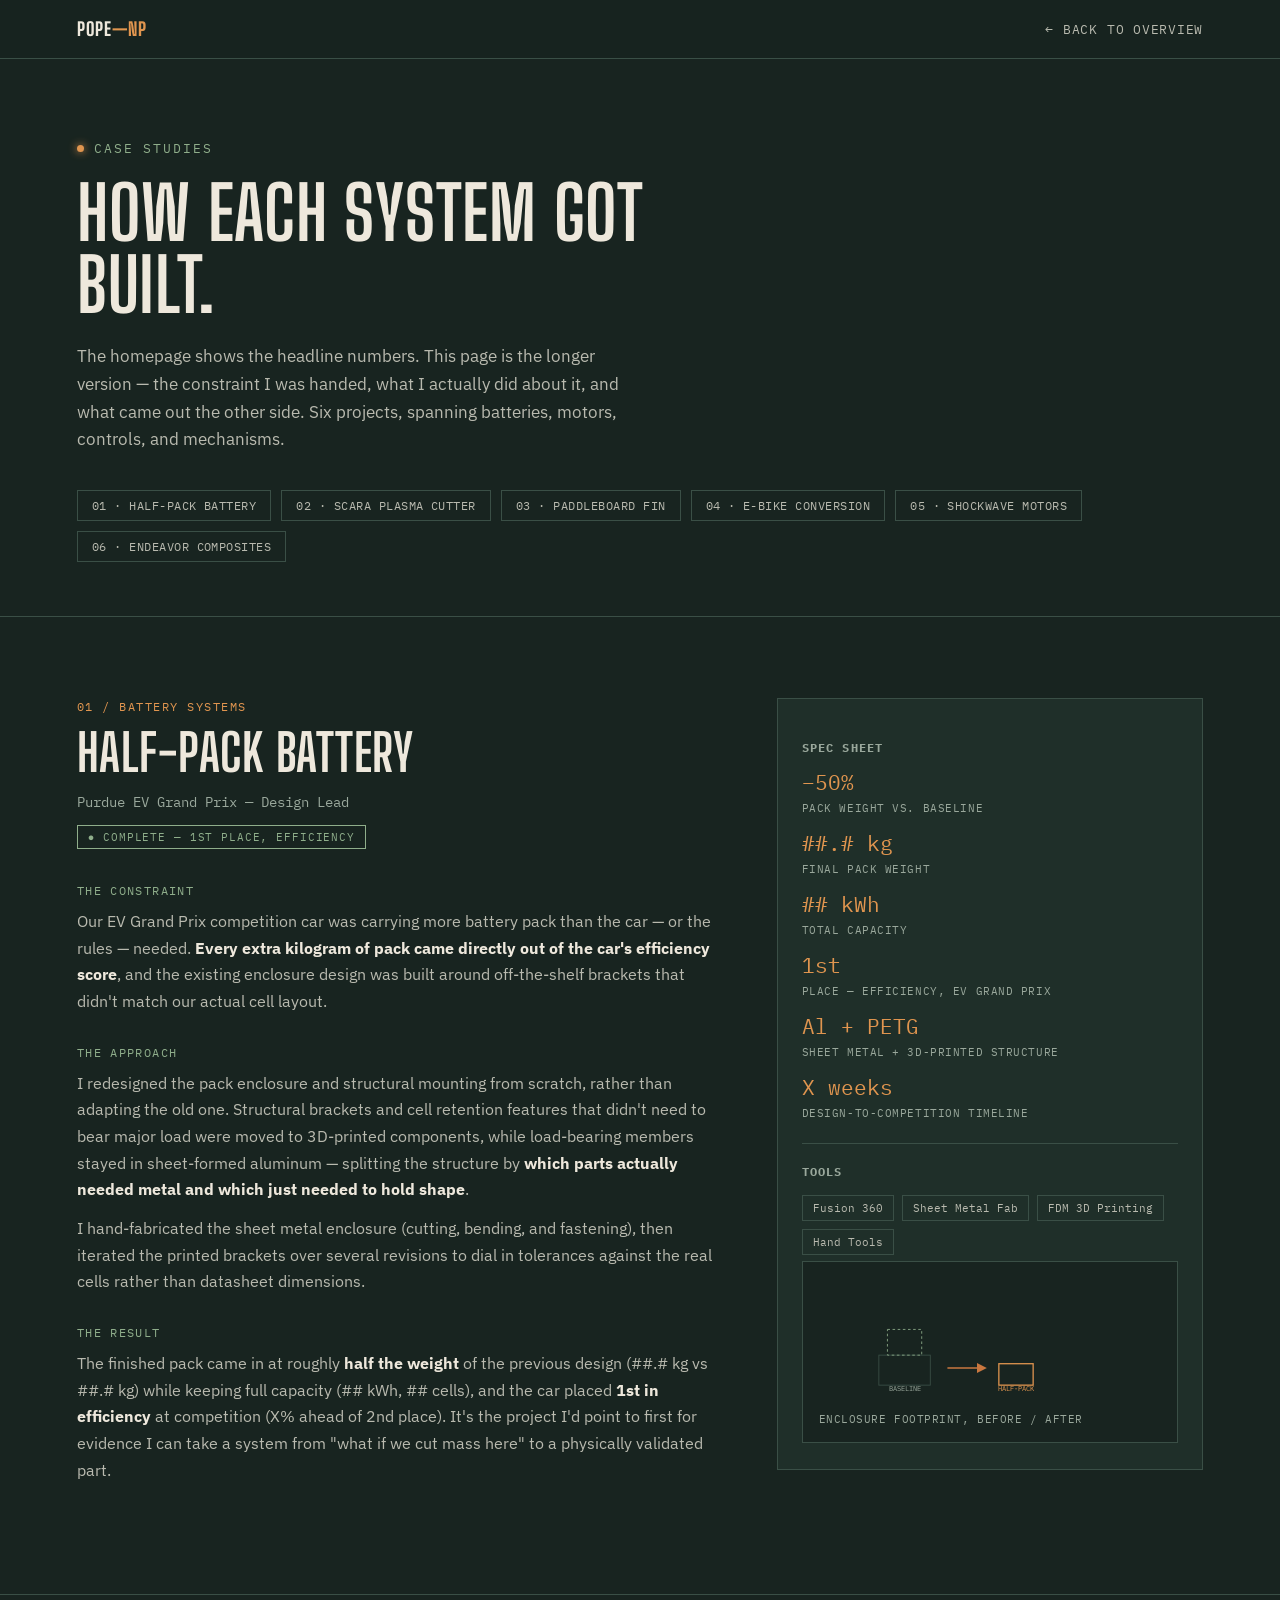
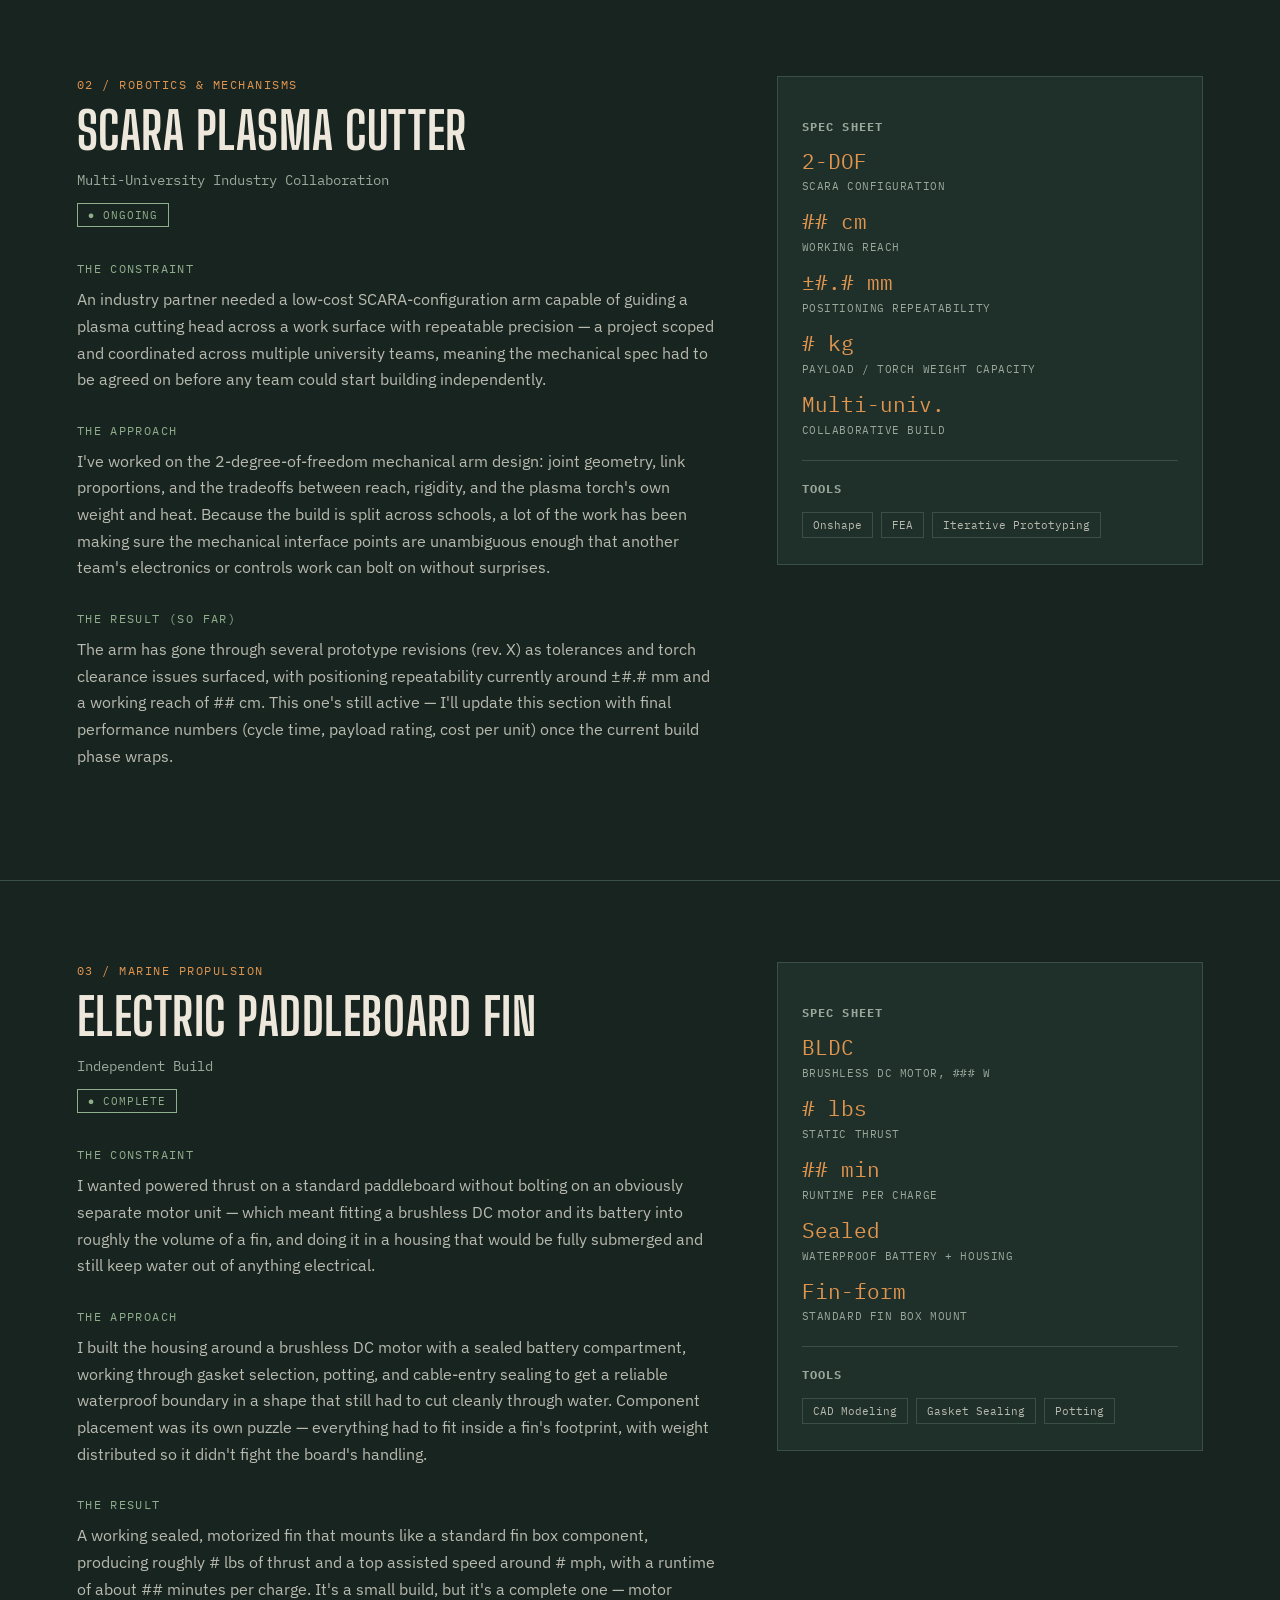
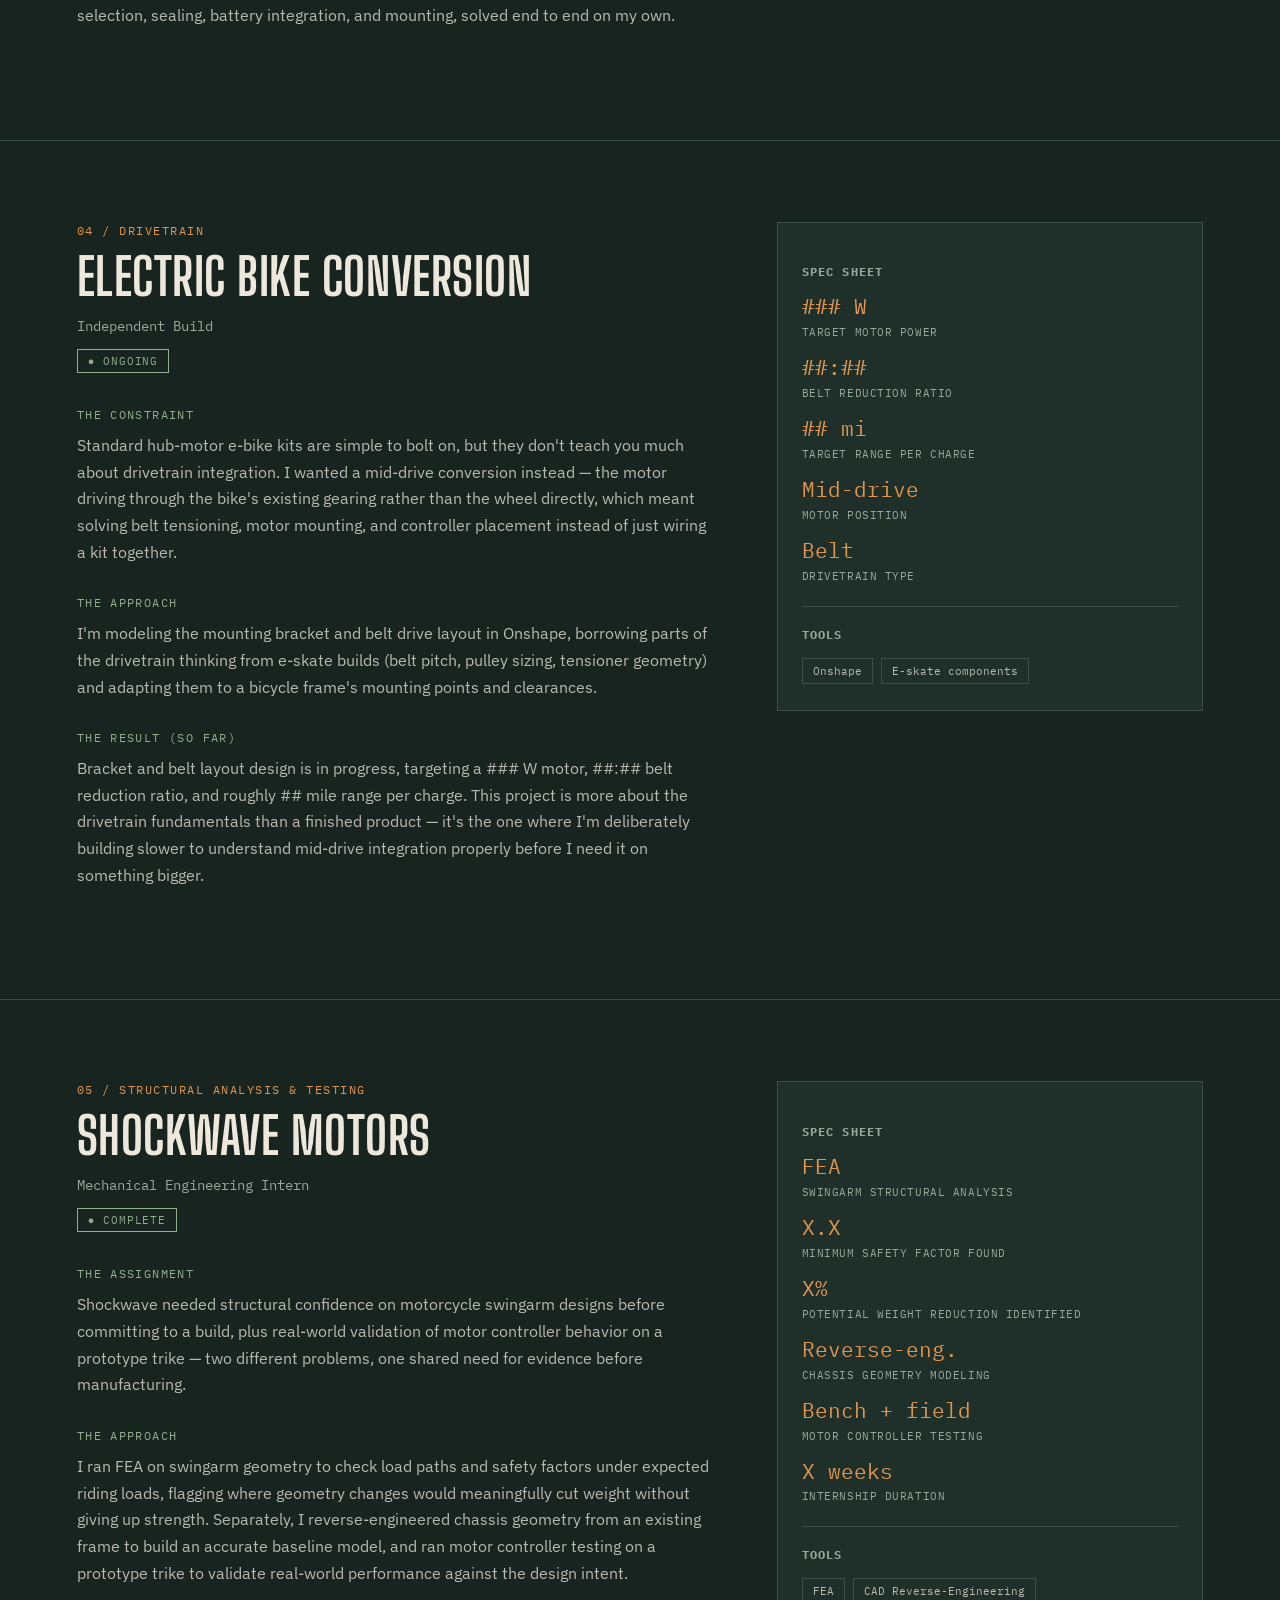
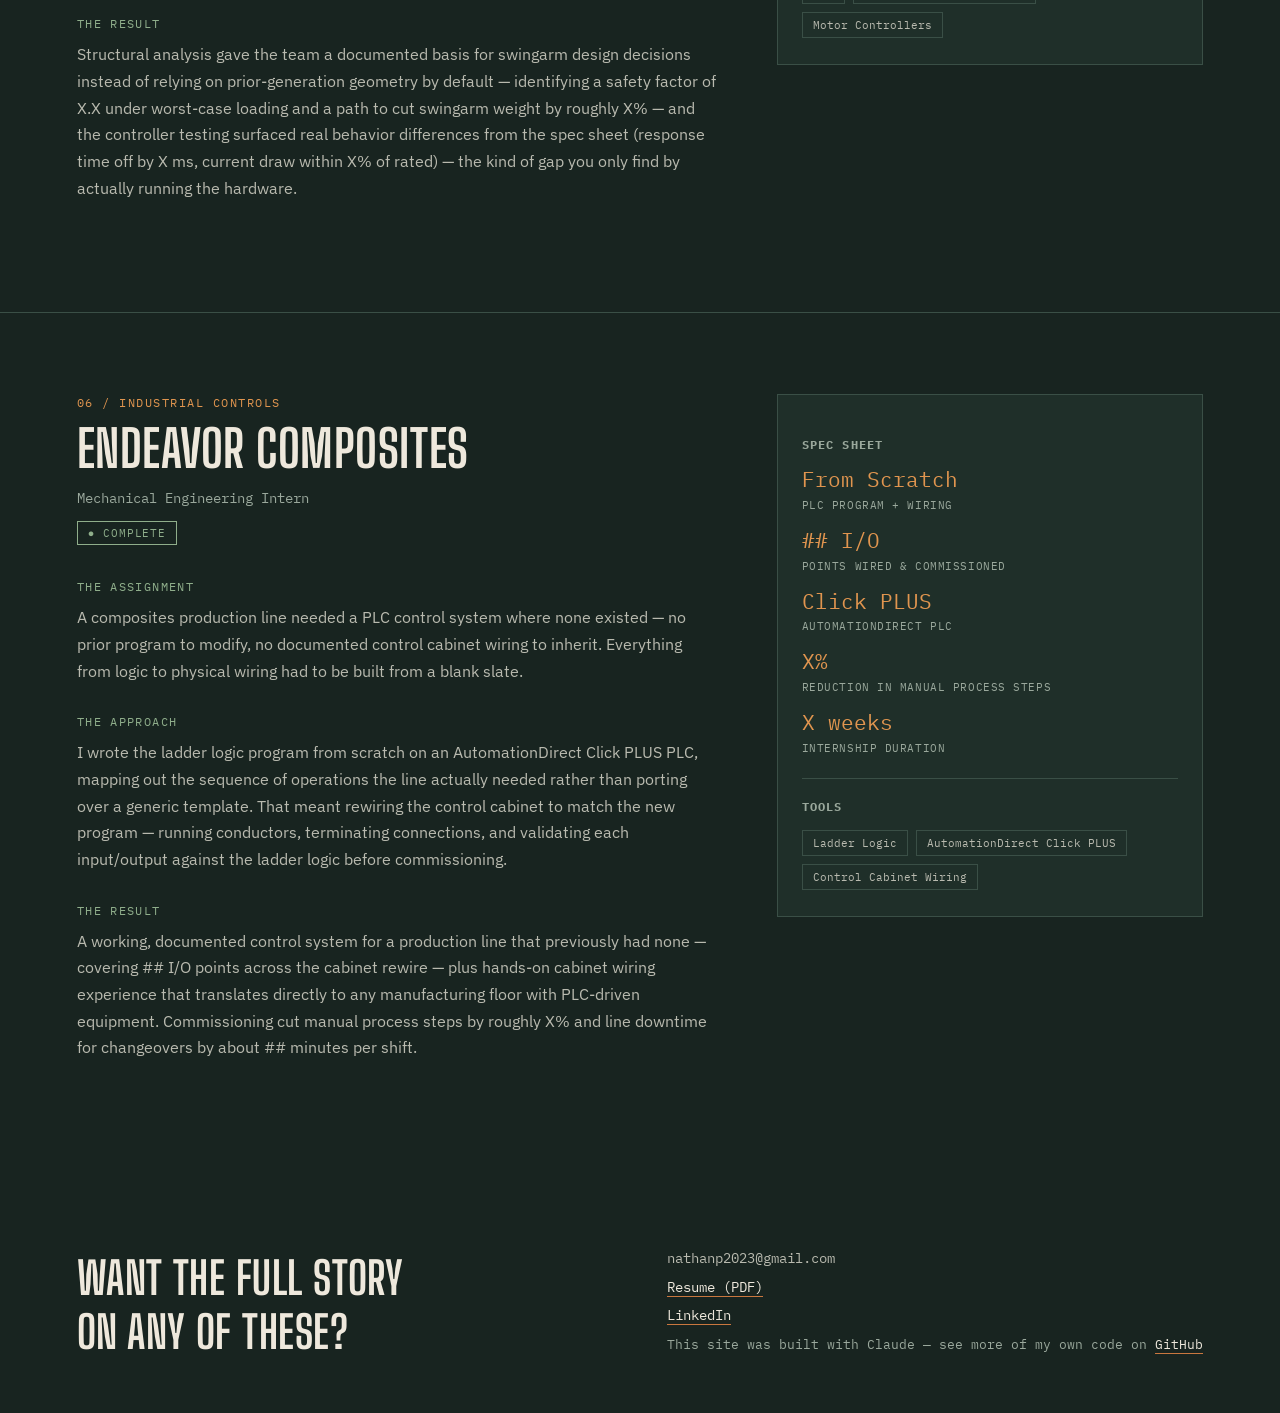
==== commit 3abba875: "Update projects.html" ====
--- a/projects.html
+++ b/projects.html
@@ -503,7 +503,7 @@
     nathanp2023@gmail.com<br>
     <a href="#">Resume (PDF)</a><br>
     <a href="#">LinkedIn</a><br>
-    <span style="color:var(--paper-muted); font-size:0.8rem;">Built with Claude — code on <a href="https://github.com/2023popn" style="border-bottom:1px solid var(--copper);">GitHub</a></span>
+    <span style="color:var(--paper-muted); font-size:0.8rem;">This site was built with Claude — see more of my own code on <a href="https://github.com/2023popn" style="border-bottom:1px solid var(--copper);">GitHub</a></span>
   </div>
 </footer>
  
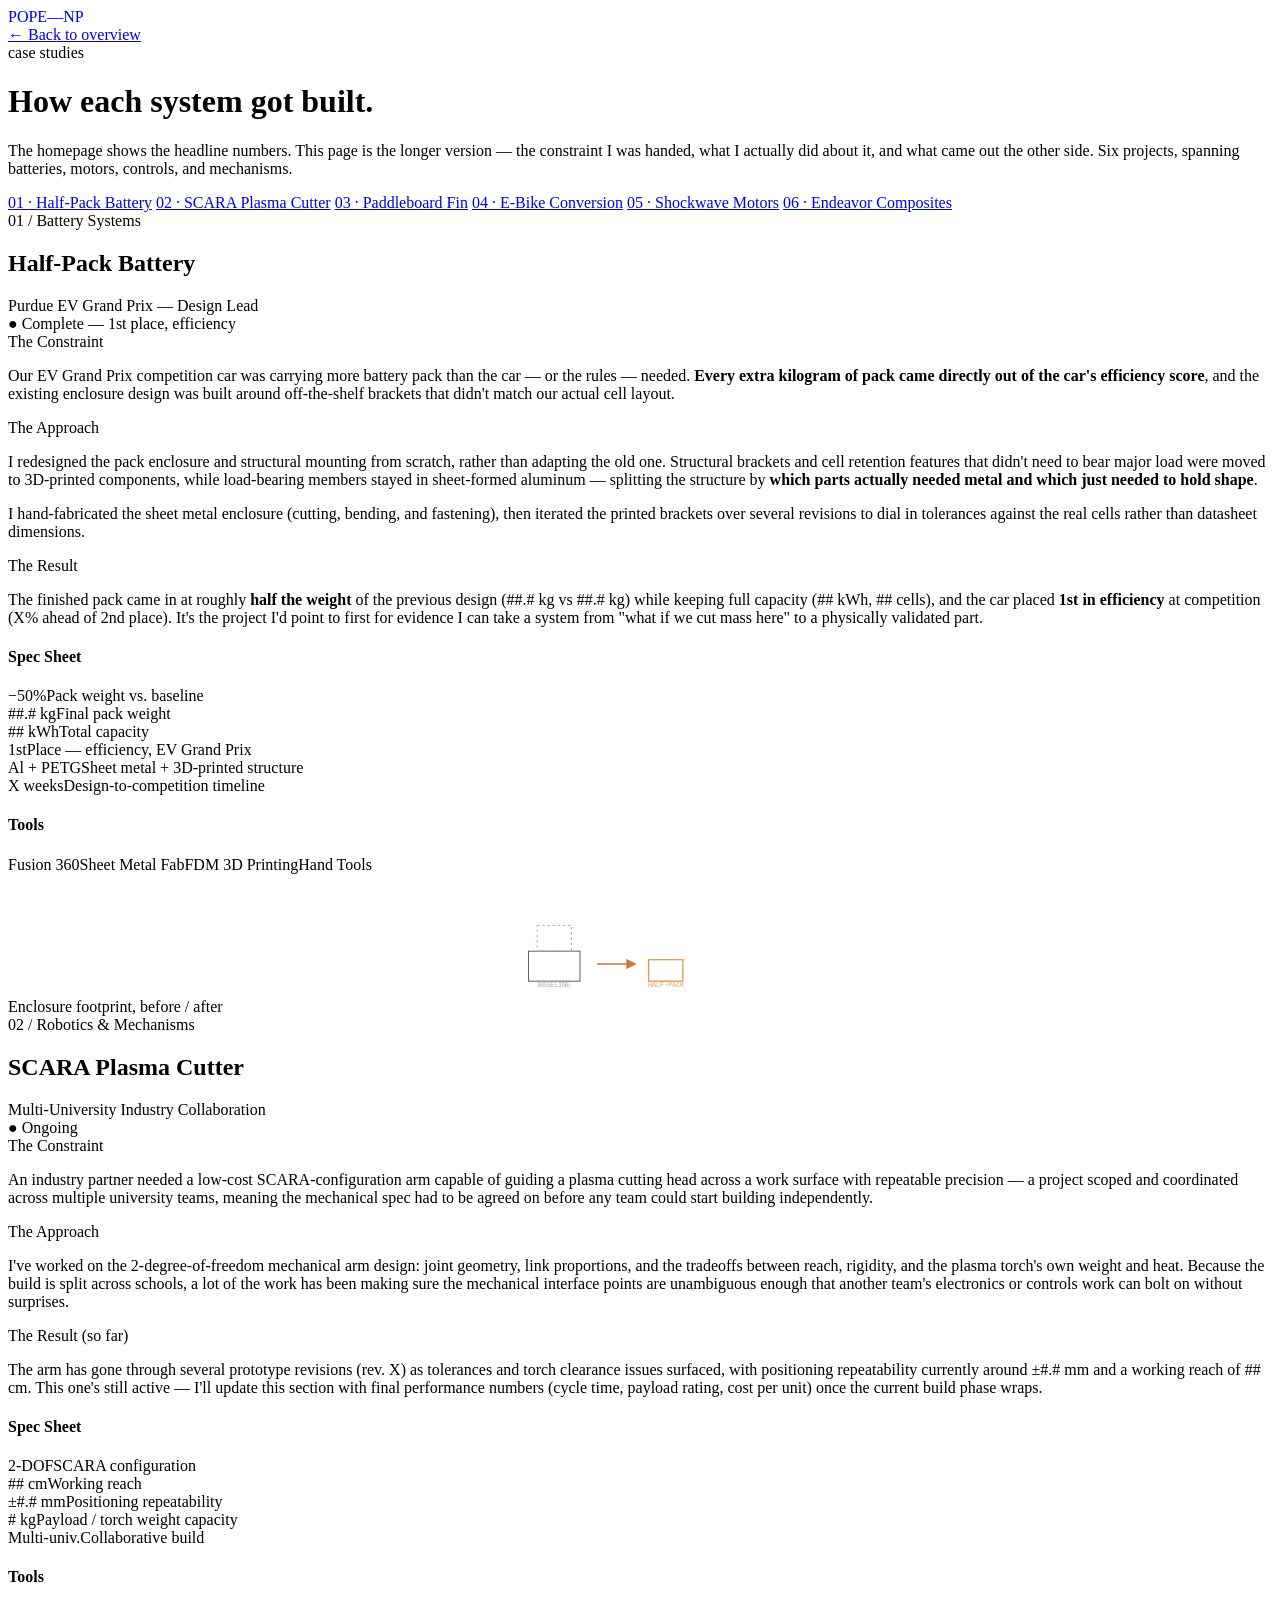
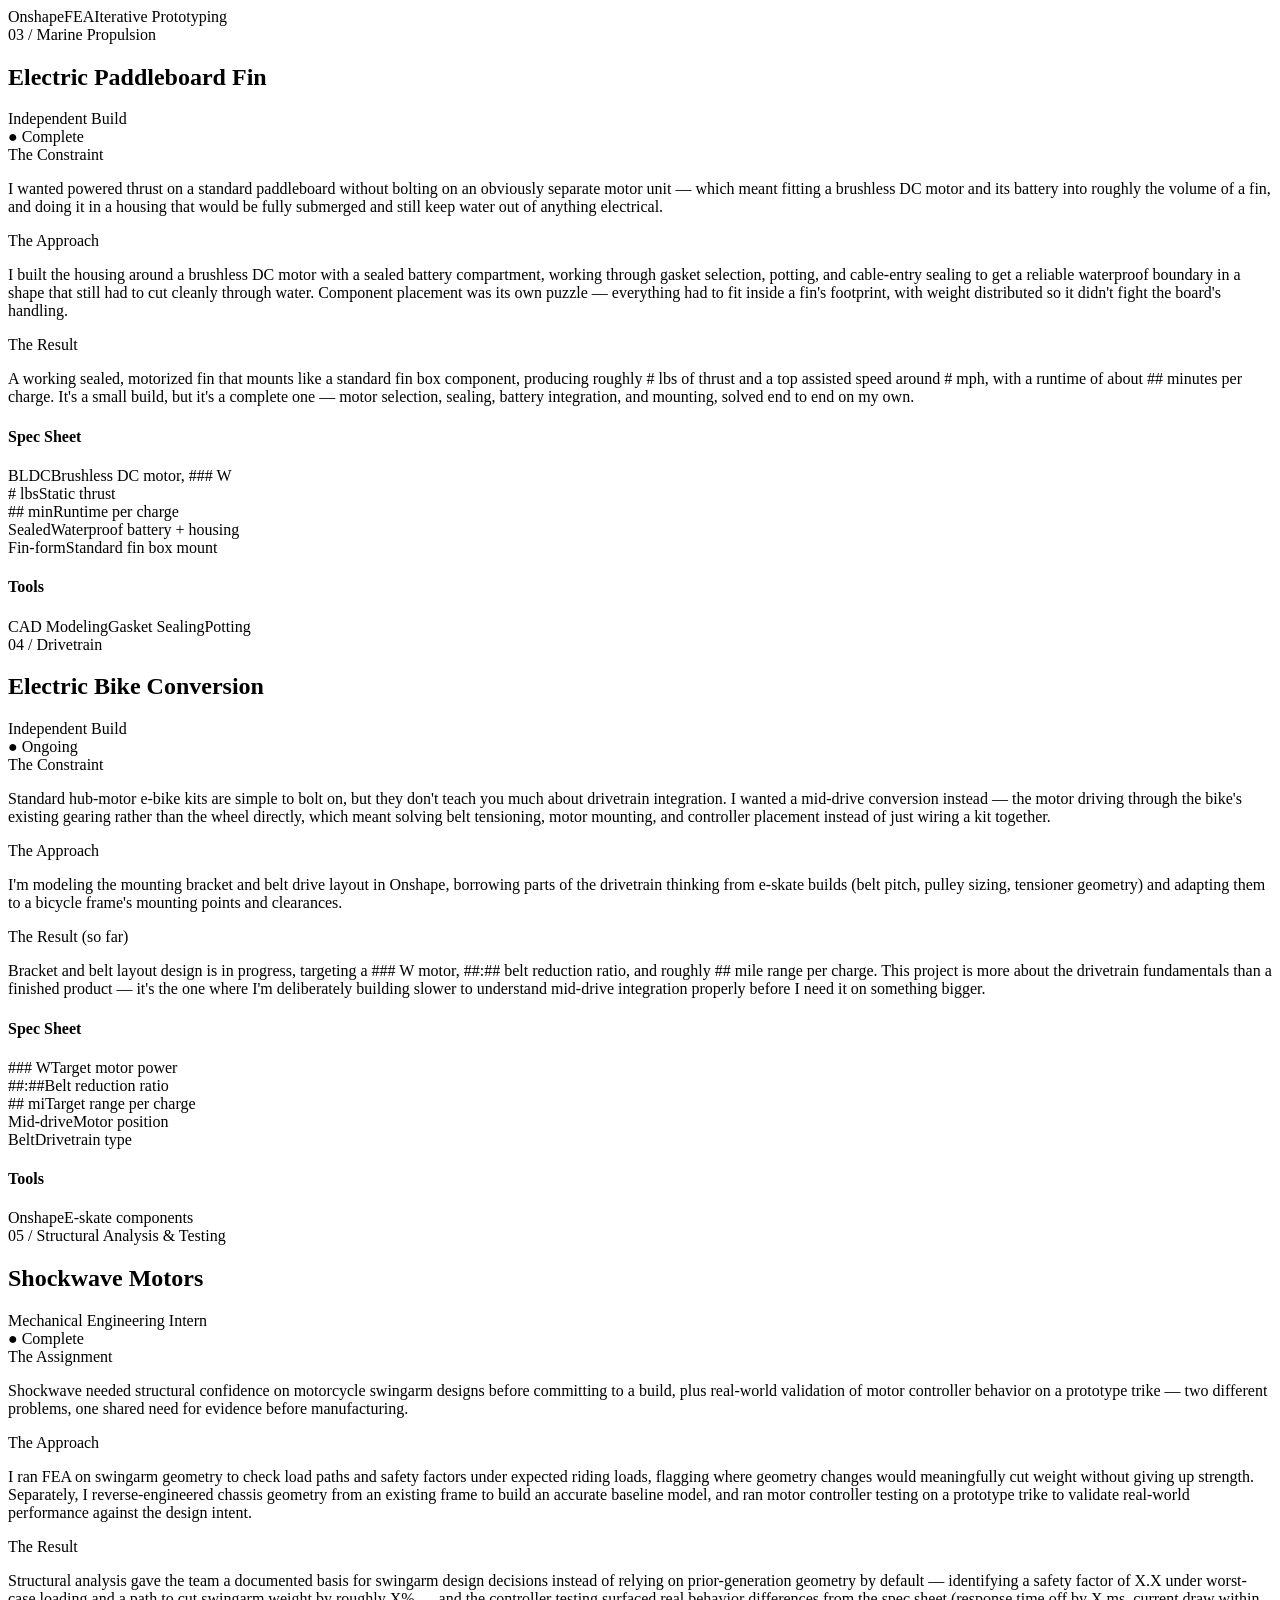
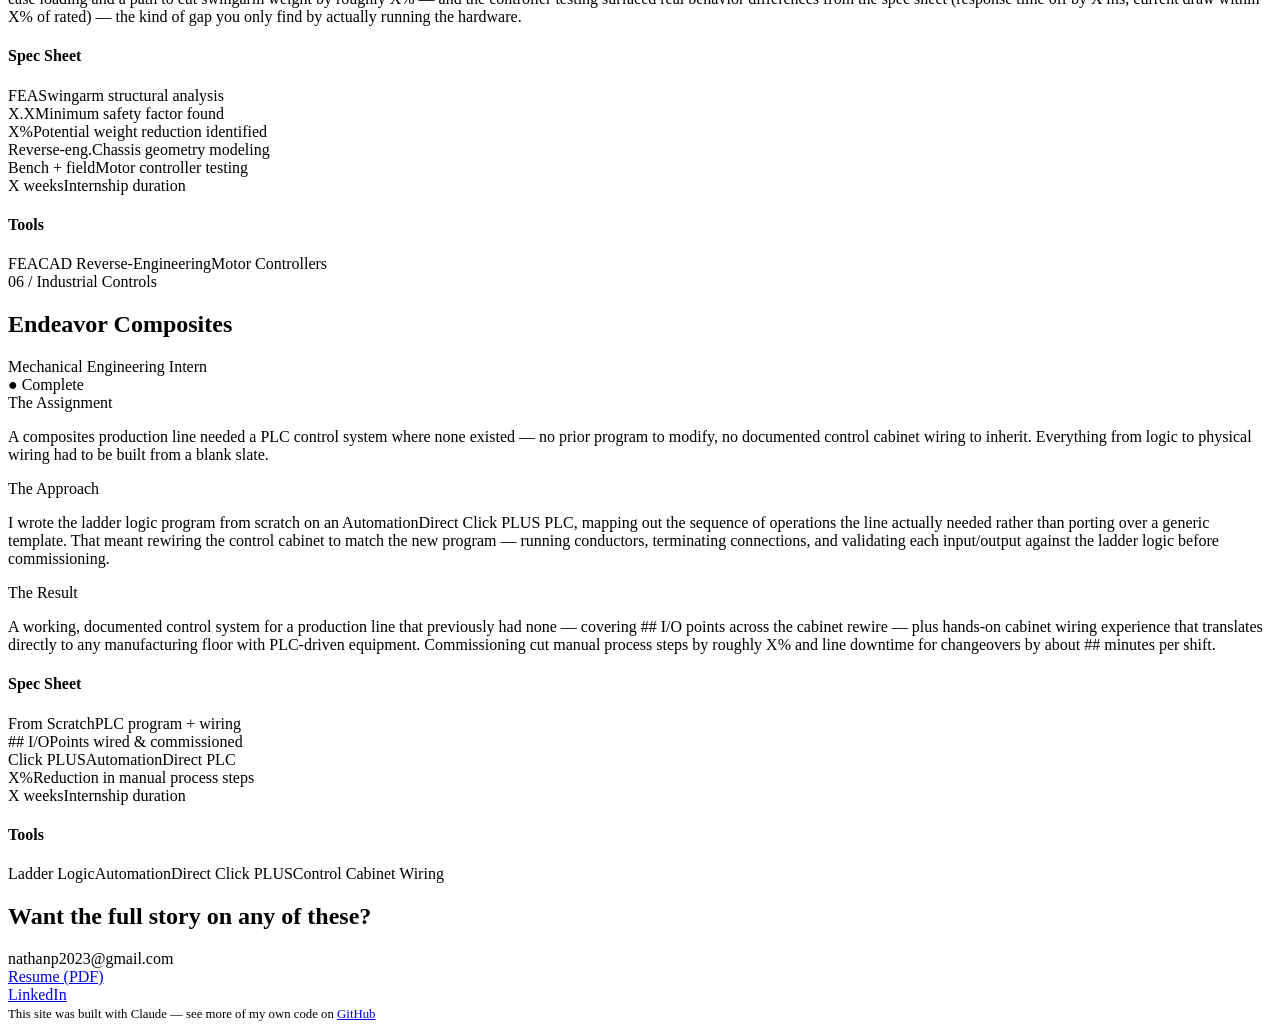
==== commit 74227a4e: "Update projects.html" ====
--- a/projects.html
+++ b/projects.html
@@ -6,190 +6,7 @@
 <title>Nathan Pope — Project Case Studies</title>
 <link rel="preconnect" href="https://fonts.googleapis.com">
 <link href="https://fonts.googleapis.com/css2?family=Big+Shoulders+Display:wght@400;600;800&family=IBM+Plex+Mono:wght@400;500&family=IBM+Plex+Sans:wght@400;500;600&display=swap" rel="stylesheet">
-<style>
-  :root{
-    --bg: #182420;
-    --bg-2: #1f2f29;
-    --line: #3a4f46;
-    --copper: #c9773f;
-    --copper-bright: #e0954f;
-    --sage: #8fae8b;
-    --paper: #eee8dc;
-    --paper-dim: #b9baaf;
-    --paper-muted: #9aa89c;
-  }
-  *{box-sizing:border-box;}
-  html{scroll-behavior:smooth;}
-  body{
-    margin:0;
-    background:var(--bg);
-    color:var(--paper);
-    font-family:'IBM Plex Sans', sans-serif;
-    -webkit-font-smoothing:antialiased;
-  }
-  ::selection{ background:var(--copper); color:#182420; }
-  h1,h2,h3{
-    font-family:'Big Shoulders Display', sans-serif;
-    text-transform:uppercase;
-    margin:0;
-    letter-spacing:0.01em;
-  }
-  .mono{ font-family:'IBM Plex Mono', monospace; }
-  a{ color:var(--copper-bright); }
- 
-  /* ---------- nav ---------- */
-  nav{
-    position:sticky; top:0; z-index:30;
-    display:flex; justify-content:space-between; align-items:center;
-    padding: 18px 6vw;
-    background:rgba(24,36,32,0.9);
-    backdrop-filter:blur(6px);
-    border-bottom:1px solid var(--line);
-  }
-  nav .brand{
-    font-family:'Big Shoulders Display', sans-serif;
-    font-weight:800; font-size:1.15rem; letter-spacing:0.04em;
-    text-transform:uppercase; color:var(--paper);
-  }
-  nav .brand span{ color:var(--copper-bright); }
-  nav .back{
-    color:var(--paper-dim); text-decoration:none; font-size:0.8rem;
-    letter-spacing:0.06em; text-transform:uppercase; font-family:'IBM Plex Mono', monospace;
-    display:flex; align-items:center; gap:8px;
-  }
-  nav .back:hover{ color:var(--copper-bright); }
- 
-  /* ---------- index header ---------- */
-  header.intro{
-    padding: 9vh 6vw 6vh;
-    border-bottom:1px solid var(--line);
-    position:relative;
-  }
-  .eyebrow{
-    font-family:'IBM Plex Mono', monospace; color:var(--sage);
-    font-size:0.8rem; letter-spacing:0.15em; text-transform:uppercase;
-    display:flex; align-items:center; gap:10px; margin-bottom:20px;
-  }
-  .eyebrow .dot{
-    width:7px; height:7px; border-radius:50%;
-    background:var(--copper-bright); box-shadow:0 0 8px var(--copper-bright);
-  }
-  header.intro h1{
-    font-size:clamp(2.2rem, 6vw, 4.6rem); line-height:0.98; max-width:18ch;
-  }
-  header.intro p{
-    max-width:56ch; margin-top:22px; color:var(--paper-dim);
-    font-size:1.05rem; line-height:1.65;
-  }
- 
-  /* jump index */
-  .jumpindex{
-    display:flex; flex-wrap:wrap; gap:10px; margin-top:36px;
-  }
-  .jumpindex a{
-    font-family:'IBM Plex Mono', monospace; font-size:0.75rem;
-    text-decoration:none; color:var(--paper-dim);
-    border:1px solid var(--line); padding:7px 14px;
-    text-transform:uppercase; letter-spacing:0.04em;
-  }
-  .jumpindex a:hover{ border-color:var(--copper); color:var(--copper-bright); }
- 
-  /* ---------- case study blocks ---------- */
-  .case{
-    padding: 9vh 6vw;
-    border-bottom:1px solid var(--line);
-    scroll-margin-top:80px;
-  }
-  .case-grid{
-    display:grid;
-    grid-template-columns: 1.5fr 1fr;
-    gap:60px;
-  }
-  @media (max-width:900px){ .case-grid{ grid-template-columns:1fr; } }
- 
-  .case-head{ margin-bottom:34px; }
-  .case-head .tag{
-    font-family:'IBM Plex Mono', monospace; color:var(--copper-bright);
-    font-size:0.78rem; letter-spacing:0.12em; text-transform:uppercase;
-  }
-  .case-head h2{
-    font-size:clamp(1.8rem, 4.4vw, 3.2rem); margin-top:8px;
-  }
-  .case-head .role{
-    margin-top:10px; color:var(--paper-muted);
-    font-family:'IBM Plex Mono', monospace; font-size:0.85rem;
-  }
- 
-  .block{ margin-bottom:30px; }
-  .block .label{
-    font-family:'IBM Plex Mono', monospace; color:var(--sage);
-    font-size:0.72rem; letter-spacing:0.12em; text-transform:uppercase;
-    margin-bottom:10px; display:block;
-  }
-  .block p{
-    color:var(--paper-dim); line-height:1.7; font-size:0.98rem; margin:0 0 12px;
-  }
-  .block p strong{ color:var(--paper); }
- 
-  /* sidebar */
-  .sidebar{
-    border:1px solid var(--line);
-    background:var(--bg-2);
-    padding:26px 24px;
-    height:fit-content;
-    position:sticky; top:90px;
-  }
-  .sidebar h4{
-    font-family:'IBM Plex Mono', monospace; text-transform:uppercase;
-    font-size:0.72rem; letter-spacing:0.1em; color:var(--paper-muted);
-    margin-bottom:16px;
-  }
-  .specs{ display:grid; gap:16px; margin-bottom:22px; }
-  .specs .spec .num{
-    font-family:'IBM Plex Mono', monospace; color:var(--copper-bright);
-    font-size:1.3rem; display:block; line-height:1.2;
-  }
-  .specs .spec .lbl{
-    font-family:'IBM Plex Mono', monospace; color:var(--paper-muted);
-    font-size:0.7rem; text-transform:uppercase; letter-spacing:0.05em;
-  }
-  .tools{
-    display:flex; flex-wrap:wrap; gap:8px; margin-top:6px;
-  }
-  .tools span{
-    font-family:'IBM Plex Mono', monospace; font-size:0.7rem;
-    border:1px solid var(--line); padding:5px 10px; color:var(--paper-dim);
-  }
-  .divider{ border-top:1px solid var(--line); margin:20px 0; }
- 
-  .diagram-box{
-    border:1px solid var(--line); background:var(--bg);
-    padding:16px; margin-top:6px;
-  }
-  .diagram-box .cap{
-    font-family:'IBM Plex Mono', monospace; font-size:0.68rem;
-    color:var(--paper-muted); text-transform:uppercase; letter-spacing:0.05em;
-    margin-top:10px;
-  }
- 
-  .status-pill{
-    display:inline-block; font-family:'IBM Plex Mono', monospace;
-    font-size:0.68rem; letter-spacing:0.08em; text-transform:uppercase;
-    border:1px solid var(--sage); color:var(--sage); padding:4px 10px;
-    margin-top:14px;
-  }
- 
-  footer{
-    padding:8vh 6vw 6vh;
-    display:flex; justify-content:space-between; align-items:flex-end; flex-wrap:wrap; gap:24px;
-  }
-  footer h2{ font-size:clamp(1.8rem,4.5vw,2.8rem); max-width:18ch; }
-  footer .contact{
-    font-family:'IBM Plex Mono', monospace; color:var(--paper-dim);
-    font-size:0.9rem; line-height:2;
-  }
-  footer .contact a{ color:var(--paper); text-decoration:none; border-bottom:1px solid var(--copper); }
-</style>
+<link rel="stylesheet" href="styles.css">
 </head>
 <body>
  
@@ -509,4 +326,3 @@
  
 </body>
 </html>
- 
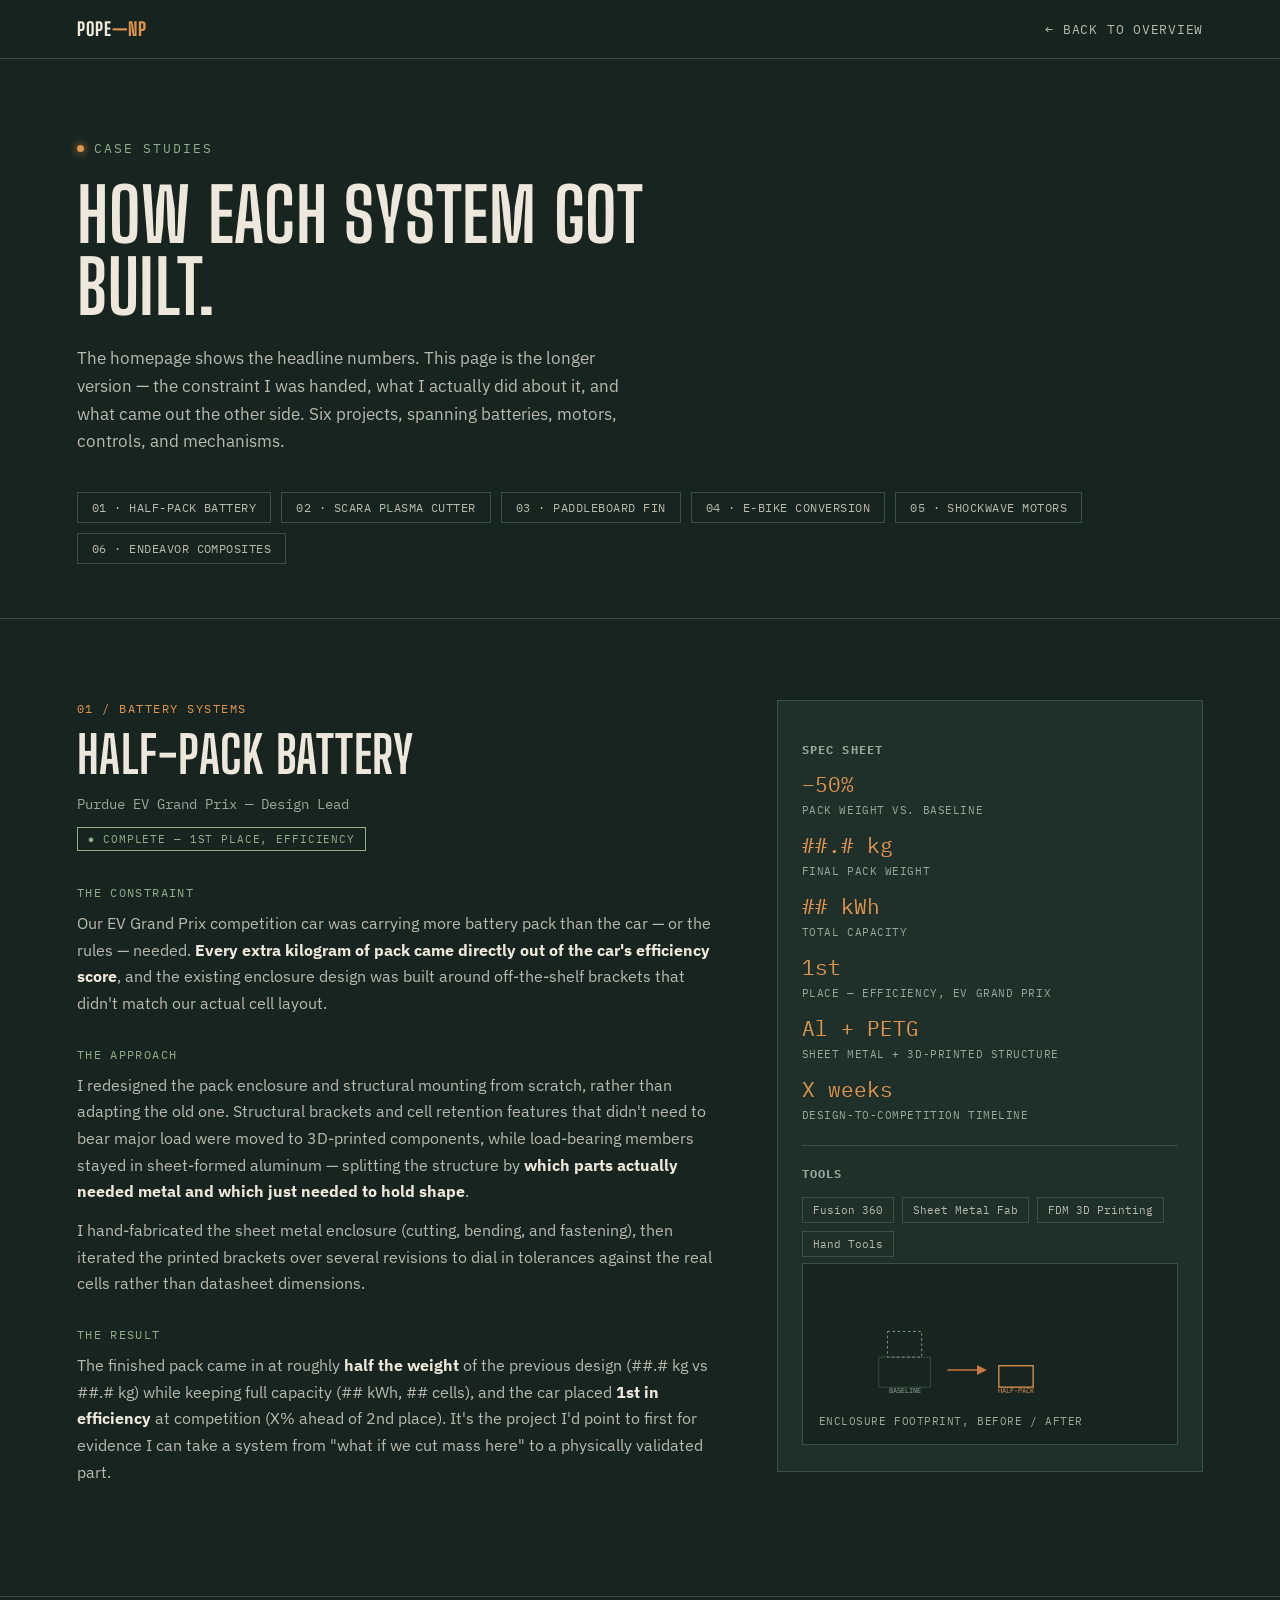
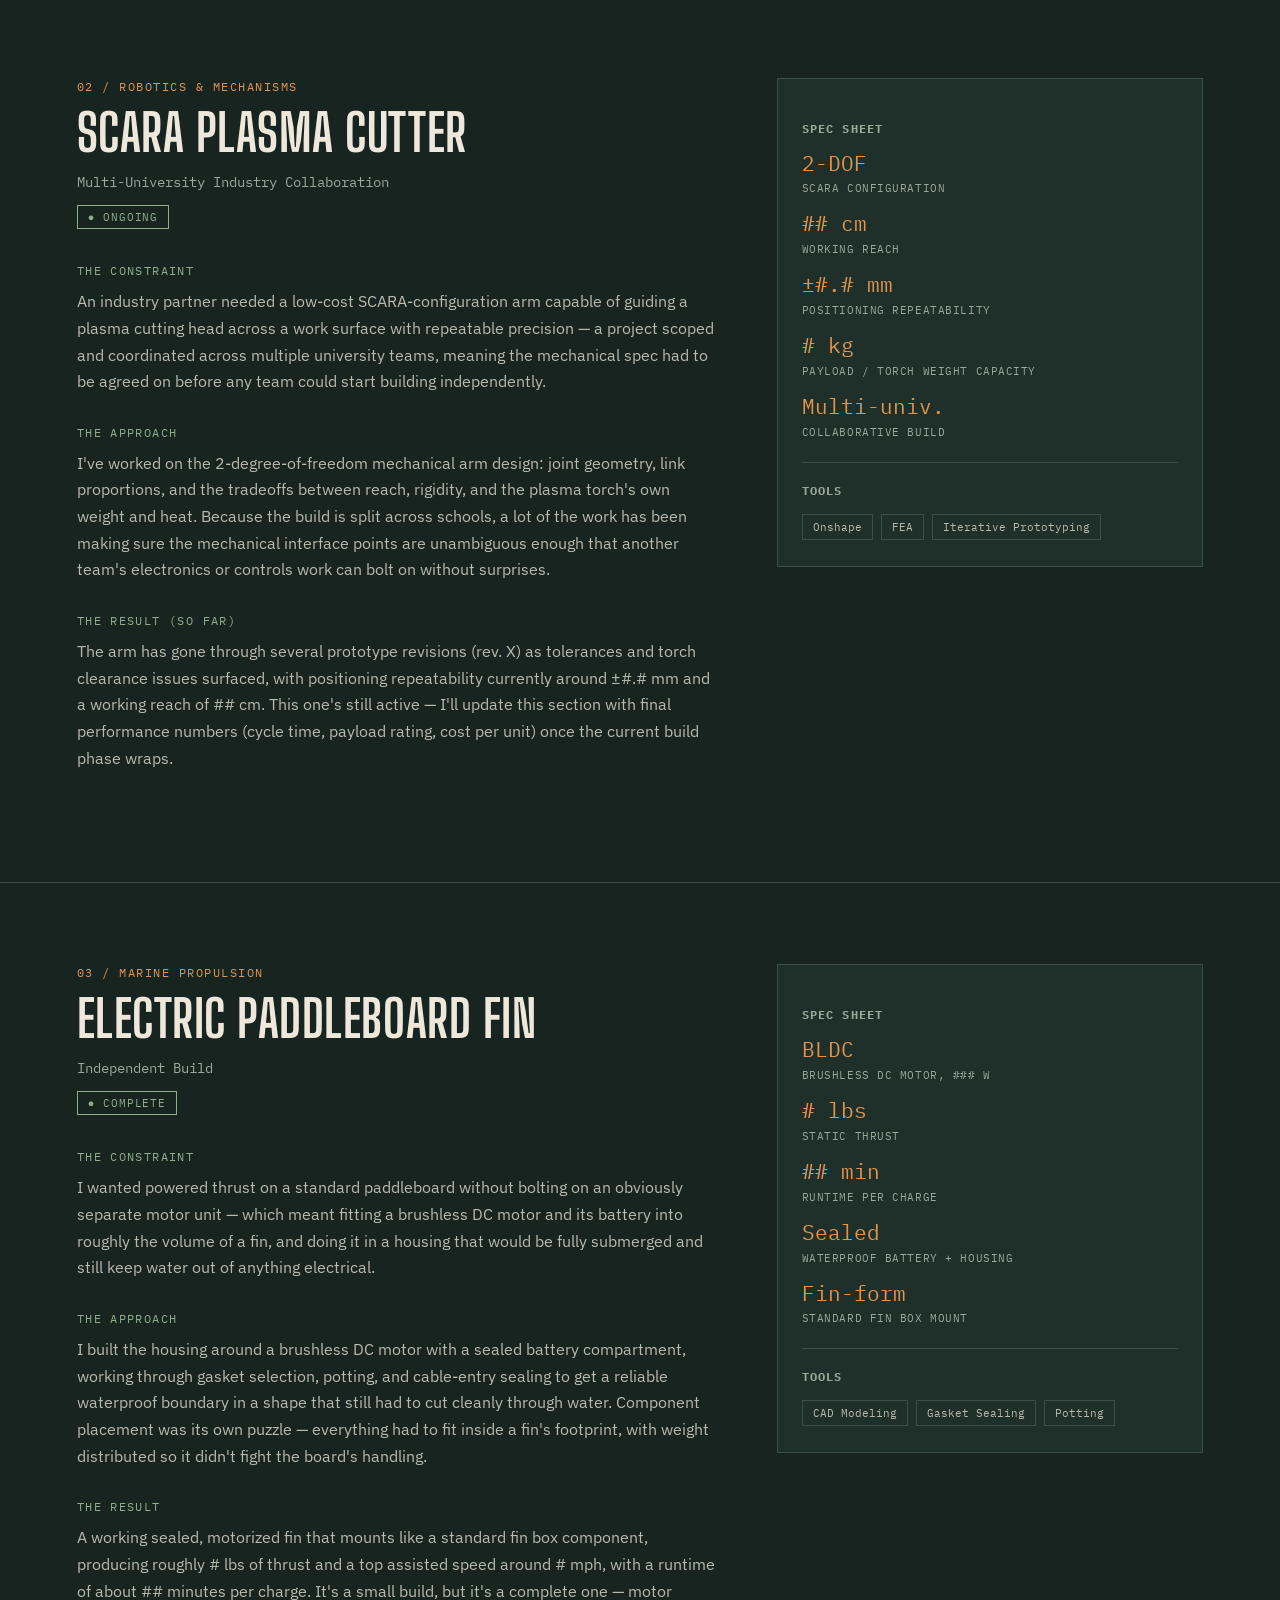
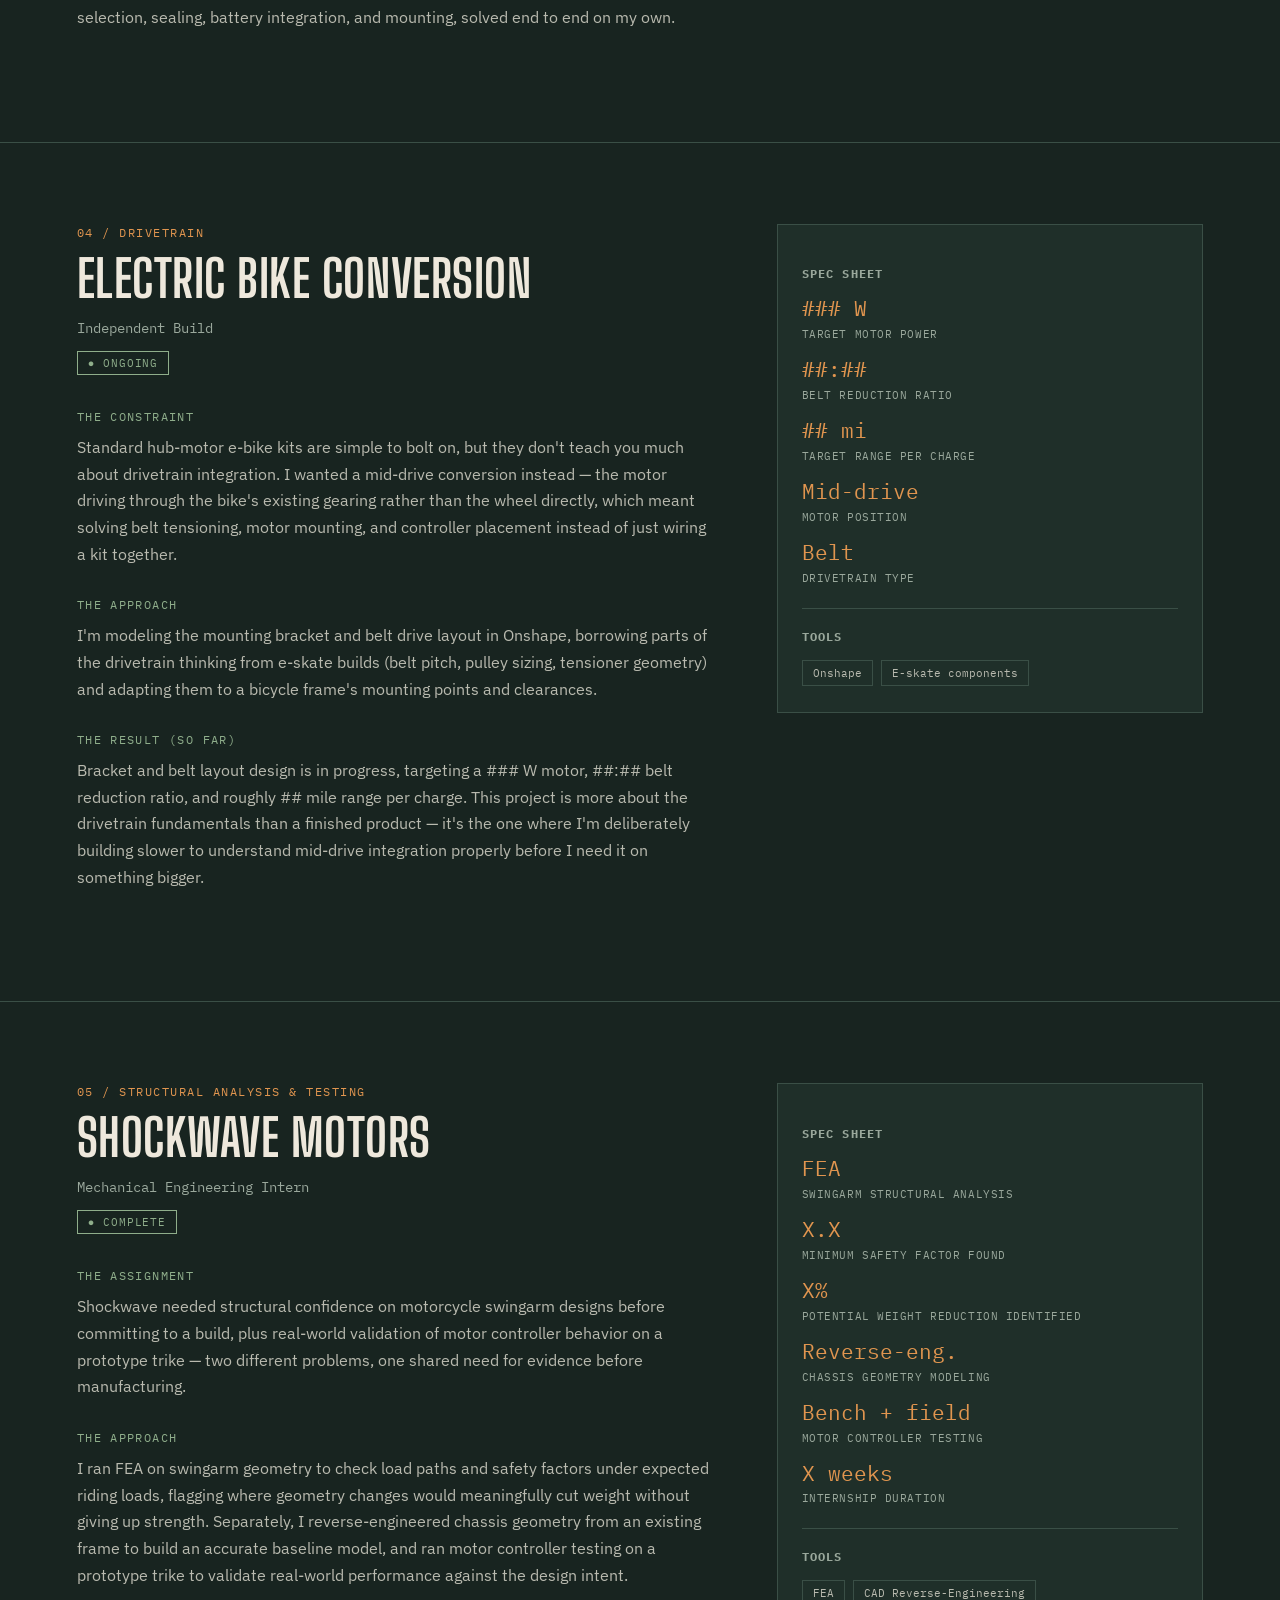
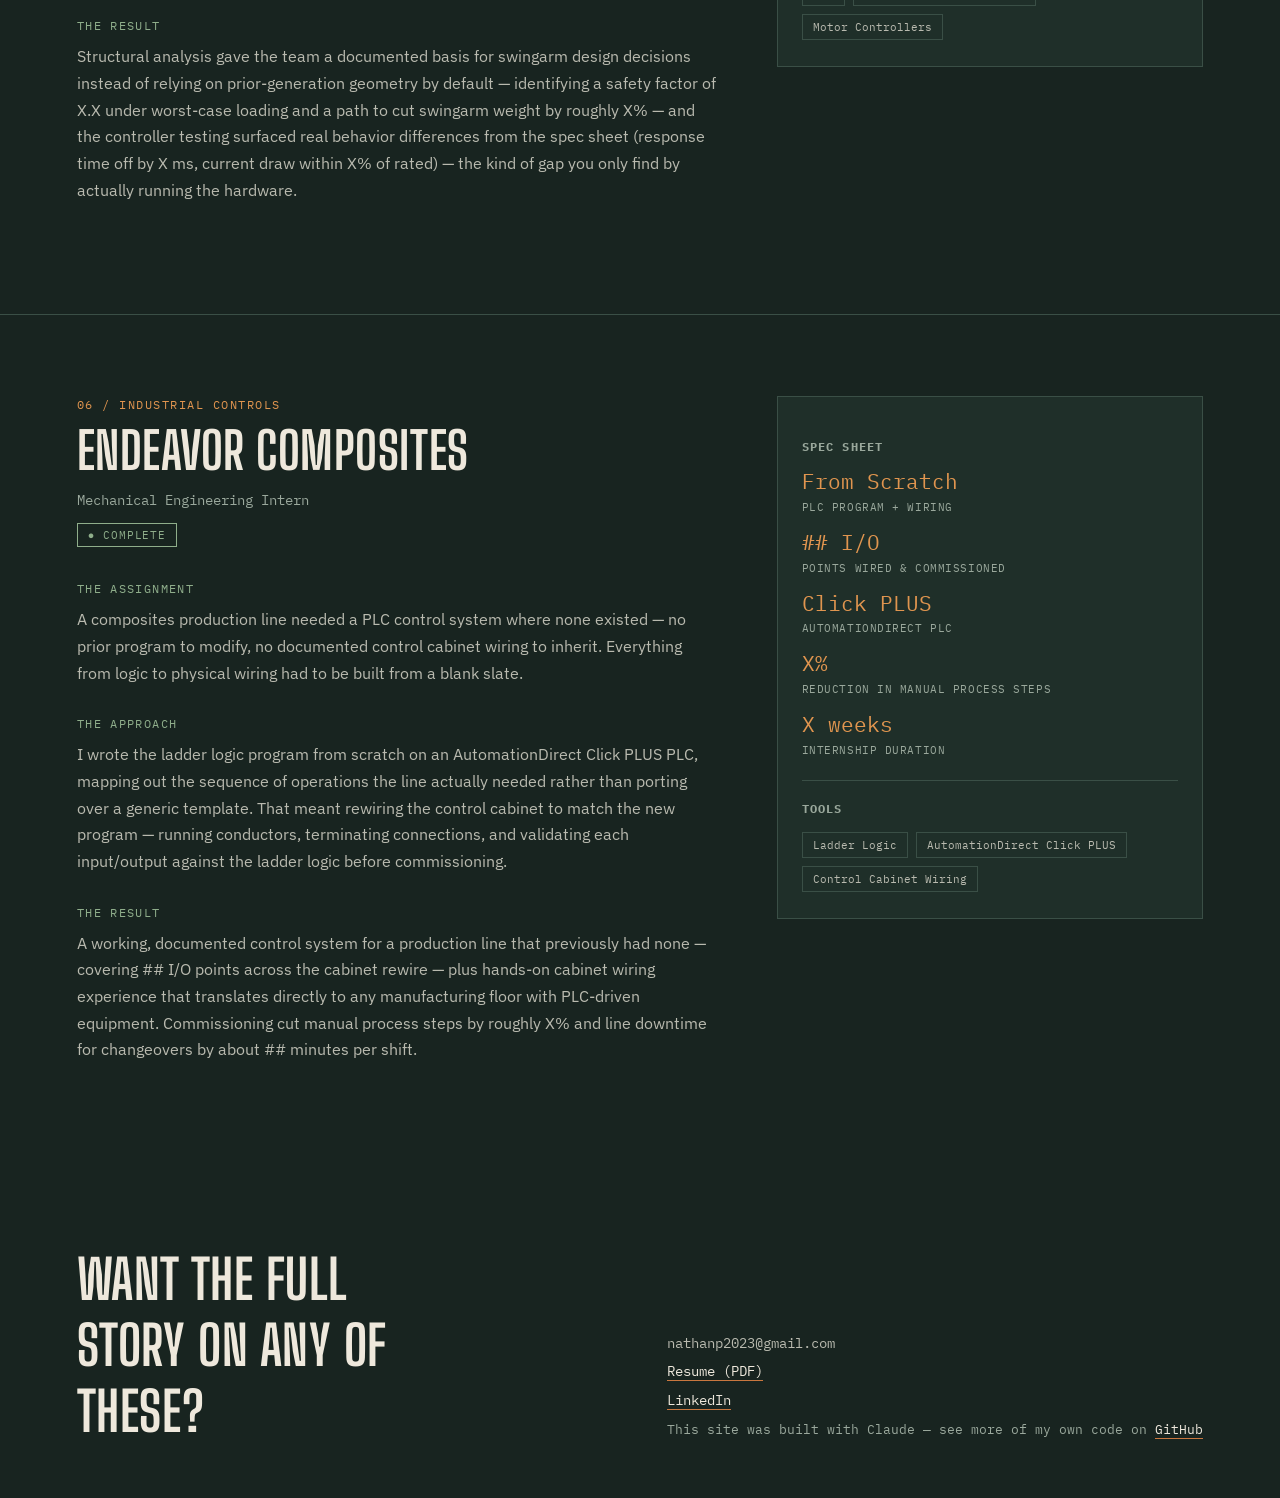
==== commit 95783e5c: "Update projects.html" ====
--- a/projects.html
+++ b/projects.html
@@ -326,3 +326,4 @@
  
 </body>
 </html>
+ 
--- a/styles.css
+++ b/styles.css
@@ -0,0 +1,413 @@
+/* =====================================================
+   Nathan Pope — shared site styles
+   Used by both index.html and projects.html
+   ===================================================== */
+ 
+:root{
+  --bg: #182420;
+  --bg-2: #1f2f29;
+  --line: #3a4f46;
+  --copper: #c9773f;
+  --copper-bright: #e0954f;
+  --sage: #8fae8b;
+  --paper: #eee8dc;
+  --paper-dim: #b9baaf;
+  --paper-muted: #9aa89c;
+  --radius: 2px;
+}
+*{box-sizing:border-box;}
+html{scroll-behavior:smooth;}
+body{
+  margin:0;
+  background:var(--bg);
+  color:var(--paper);
+  font-family:'IBM Plex Sans', sans-serif;
+  -webkit-font-smoothing:antialiased;
+}
+::selection{ background:var(--copper); color:#182420; }
+ 
+h1,h2,h3{
+  font-family:'Big Shoulders Display', sans-serif;
+  text-transform:uppercase;
+  margin:0;
+  letter-spacing:0.01em;
+}
+.mono{ font-family:'IBM Plex Mono', monospace; }
+a{ color:var(--copper-bright); }
+ 
+/* ---------- topo/circuit background (index only) ---------- */
+.contours{
+  position:absolute; inset:0;
+  width:100%; height:100%;
+  opacity:0.35;
+  pointer-events:none;
+}
+ 
+/* ---------- nav (shared) ---------- */
+nav{
+  position:sticky; top:0; z-index:30;
+  display:flex; justify-content:space-between; align-items:center;
+  padding: 18px 6vw;
+  background:rgba(24,36,32,0.9);
+  backdrop-filter:blur(6px);
+  border-bottom:1px solid var(--line);
+}
+nav .brand{
+  font-family:'Big Shoulders Display', sans-serif;
+  font-weight:800;
+  font-size:1.15rem;
+  letter-spacing:0.04em;
+  text-transform:uppercase;
+  color:var(--paper);
+}
+nav .brand span{ color:var(--copper-bright); }
+nav ul{
+  list-style:none; display:flex; gap:28px; margin:0; padding:0;
+}
+nav a{
+  color:var(--paper-dim);
+  text-decoration:none;
+  font-size:0.8rem;
+  letter-spacing:0.08em;
+  text-transform:uppercase;
+  font-family:'IBM Plex Mono', monospace;
+}
+nav a:hover{ color:var(--copper-bright); }
+nav .back{
+  color:var(--paper-dim); text-decoration:none; font-size:0.8rem;
+  letter-spacing:0.06em; text-transform:uppercase; font-family:'IBM Plex Mono', monospace;
+  display:flex; align-items:center; gap:8px;
+}
+nav .back:hover{ color:var(--copper-bright); }
+ 
+/* ---------- eyebrow (shared) ---------- */
+.eyebrow{
+  font-family:'IBM Plex Mono', monospace;
+  color:var(--sage);
+  font-size:0.8rem;
+  letter-spacing:0.15em;
+  text-transform:uppercase;
+  display:flex; align-items:center; gap:10px;
+  margin-bottom:22px;
+}
+.eyebrow .dot{
+  width:7px; height:7px; border-radius:50%;
+  background:var(--copper-bright);
+  box-shadow:0 0 8px var(--copper-bright);
+}
+ 
+/* ---------- hero (index.html) ---------- */
+header.hero{
+  position:relative;
+  padding: 12vh 6vw 10vh;
+  overflow:hidden;
+  border-bottom:1px solid var(--line);
+}
+h1.title{
+  font-size: clamp(2.6rem, 7vw, 6rem);
+  line-height:0.95;
+  font-weight:800;
+  max-width:14ch;
+}
+h1.title em{
+  font-style:normal;
+  color:var(--copper-bright);
+}
+.hero-sub{
+  max-width:52ch;
+  margin-top:28px;
+  font-size:1.1rem;
+  line-height:1.6;
+  color:var(--paper-dim);
+}
+.hero-meta{
+  display:flex; gap:36px; margin-top:48px; flex-wrap:wrap;
+}
+.hero-meta div{
+  font-family:'IBM Plex Mono', monospace;
+  font-size:0.75rem;
+  color:var(--paper-muted);
+  text-transform:uppercase;
+  letter-spacing:0.06em;
+  border-left:2px solid var(--copper);
+  padding-left:10px;
+}
+.hero-meta strong{
+  display:block;
+  color:var(--paper);
+  font-size:0.95rem;
+  font-family:'IBM Plex Sans', sans-serif;
+  text-transform:none;
+  letter-spacing:0;
+  margin-top:2px;
+}
+ 
+/* ---------- intro header (projects.html) ---------- */
+header.intro{
+  padding: 9vh 6vw 6vh;
+  border-bottom:1px solid var(--line);
+  position:relative;
+}
+header.intro h1{
+  font-size:clamp(2.2rem, 6vw, 4.6rem); line-height:0.98; max-width:18ch;
+}
+header.intro p{
+  max-width:56ch; margin-top:22px; color:var(--paper-dim);
+  font-size:1.05rem; line-height:1.65;
+}
+ 
+/* jump index (projects.html) */
+.jumpindex{
+  display:flex; flex-wrap:wrap; gap:10px; margin-top:36px;
+}
+.jumpindex a{
+  font-family:'IBM Plex Mono', monospace; font-size:0.75rem;
+  text-decoration:none; color:var(--paper-dim);
+  border:1px solid var(--line); padding:7px 14px;
+  text-transform:uppercase; letter-spacing:0.04em;
+}
+.jumpindex a:hover{ border-color:var(--copper); color:var(--copper-bright); }
+ 
+/* ---------- section shell (index.html) ---------- */
+section{ padding: 10vh 6vw; border-bottom:1px solid var(--line); position:relative; }
+.section-head{
+  display:flex; justify-content:space-between; align-items:flex-end;
+  margin-bottom:56px; flex-wrap:wrap; gap:16px;
+}
+.section-head .label{
+  font-family:'IBM Plex Mono', monospace;
+  color:var(--sage);
+  font-size:0.78rem; letter-spacing:0.14em; text-transform:uppercase;
+}
+.section-head h2{
+  font-size:clamp(1.8rem,4vw,3rem);
+  margin-top:6px;
+}
+.section-head p{
+  max-width:38ch; color:var(--paper-muted); font-size:0.95rem; line-height:1.5;
+}
+ 
+/* ---------- projects grid (index.html) ---------- */
+.projects{
+  display:flex;
+  flex-wrap:wrap;
+  gap:1px;
+  background:var(--line);
+  border:1px solid var(--line);
+}
+.card{
+  background:var(--bg);
+  padding:32px 28px;
+  position:relative;
+  transition:background 0.25s ease;
+  flex:1 1 280px; /* can grow to fill a row evenly, up to max-width below */
+  max-width:420px;
+}
+.card:hover{ background:var(--bg-2); }
+.teaser-card{
+  display:none;
+  background:var(--bg-2);
+  border:1px dashed var(--line);
+  flex:1 1 300px; /* grows freely, no max-width, to soak up whatever's left */
+  max-width:none;
+}
+.teaser-card h3{ color:var(--paper-dim); }
+.teaser-card .role{ color:var(--paper-muted); }
+.teaser-card .desc{ color:var(--paper-muted); }
+.card .idx{
+  font-family:'IBM Plex Mono', monospace;
+  color:var(--copper);
+  font-size:0.78rem;
+  letter-spacing:0.1em;
+}
+.card h3{
+  font-size:1.5rem;
+  margin-top:10px;
+  color:var(--paper);
+}
+.card .role{
+  color:var(--sage);
+  font-family:'IBM Plex Mono', monospace;
+  font-size:0.72rem;
+  text-transform:uppercase;
+  letter-spacing:0.08em;
+  margin-top:6px;
+}
+.card p.desc{
+  color:var(--paper-dim);
+  font-size:0.92rem;
+  line-height:1.55;
+  margin-top:14px;
+}
+.spec-row{
+  display:flex; gap:22px; margin-top:20px; flex-wrap:wrap;
+  border-top:1px solid var(--line); padding-top:14px;
+}
+.spec{
+  font-family:'IBM Plex Mono', monospace;
+}
+.spec .num{ color:var(--copper-bright); font-size:1.15rem; display:block; }
+.spec .lbl{ color:var(--paper-muted); font-size:0.68rem; text-transform:uppercase; letter-spacing:0.06em; }
+.card .view-more{
+  display:inline-block; margin-top:18px;
+  font-family:'IBM Plex Mono', monospace; font-size:0.72rem;
+  text-transform:uppercase; letter-spacing:0.06em;
+  color:var(--copper-bright); text-decoration:none;
+}
+.card .view-more:hover{ color:var(--paper); }
+ 
+/* ---------- field notes / outdoors (index.html) ---------- */
+.fieldnotes{
+  display:grid;
+  grid-template-columns: 1.1fr 1fr;
+  gap:60px;
+  align-items:center;
+}
+@media (max-width:800px){ .fieldnotes{ grid-template-columns:1fr; } }
+.fieldnotes .copy p{
+  color:var(--paper-dim); line-height:1.7; font-size:1rem; margin-bottom:16px;
+}
+.fieldnotes .copy p strong{ color:var(--paper); }
+.curve-box{
+  border:1px solid var(--line);
+  background:var(--bg-2);
+  padding:20px;
+}
+.curve-box .cap{
+  font-family:'IBM Plex Mono', monospace;
+  font-size:0.72rem; color:var(--paper-muted);
+  text-transform:uppercase; letter-spacing:0.06em;
+  margin-top:14px;
+}
+ 
+/* ---------- what I'm looking for (index.html) ---------- */
+.valuegrid{
+  display:grid;
+  grid-template-columns:repeat(auto-fit, minmax(230px,1fr));
+  gap:1px;
+  background:var(--line);
+  border:1px solid var(--line);
+}
+.valuecard{
+  background:var(--bg);
+  padding:28px 24px;
+  transition:background 0.25s ease;
+}
+.valuecard:hover{ background:var(--bg-2); }
+.valuecard .vidx{
+  font-family:'IBM Plex Mono', monospace;
+  color:var(--copper);
+  font-size:0.78rem;
+  letter-spacing:0.1em;
+}
+.valuecard h3{
+  font-size:1.25rem;
+  margin-top:10px;
+  color:var(--paper);
+}
+.valuecard p{
+  color:var(--paper-dim);
+  font-size:0.9rem;
+  line-height:1.55;
+  margin-top:12px;
+}
+ 
+/* ---------- case study blocks (projects.html) ---------- */
+.case{
+  padding: 9vh 6vw;
+  border-bottom:1px solid var(--line);
+  scroll-margin-top:80px;
+}
+.case-grid{
+  display:grid;
+  grid-template-columns: 1.5fr 1fr;
+  gap:60px;
+}
+@media (max-width:900px){ .case-grid{ grid-template-columns:1fr; } }
+ 
+.case-head{ margin-bottom:34px; }
+.case-head .tag{
+  font-family:'IBM Plex Mono', monospace; color:var(--copper-bright);
+  font-size:0.78rem; letter-spacing:0.12em; text-transform:uppercase;
+}
+.case-head h2{
+  font-size:clamp(1.8rem, 4.4vw, 3.2rem); margin-top:8px;
+}
+.case-head .role{
+  margin-top:10px; color:var(--paper-muted);
+  font-family:'IBM Plex Mono', monospace; font-size:0.85rem;
+}
+ 
+.block{ margin-bottom:30px; }
+.block .label{
+  font-family:'IBM Plex Mono', monospace; color:var(--sage);
+  font-size:0.72rem; letter-spacing:0.12em; text-transform:uppercase;
+  margin-bottom:10px; display:block;
+}
+.block p{
+  color:var(--paper-dim); line-height:1.7; font-size:0.98rem; margin:0 0 12px;
+}
+.block p strong{ color:var(--paper); }
+ 
+/* sidebar (projects.html) */
+.sidebar{
+  border:1px solid var(--line);
+  background:var(--bg-2);
+  padding:26px 24px;
+  height:fit-content;
+  position:sticky; top:90px;
+}
+.sidebar h4{
+  font-family:'IBM Plex Mono', monospace; text-transform:uppercase;
+  font-size:0.72rem; letter-spacing:0.1em; color:var(--paper-muted);
+  margin-bottom:16px;
+}
+.specs{ display:grid; gap:16px; margin-bottom:22px; }
+.specs .spec .num{
+  font-family:'IBM Plex Mono', monospace; color:var(--copper-bright);
+  font-size:1.3rem; display:block; line-height:1.2;
+}
+.specs .spec .lbl{
+  font-family:'IBM Plex Mono', monospace; color:var(--paper-muted);
+  font-size:0.7rem; text-transform:uppercase; letter-spacing:0.05em;
+}
+.tools{
+  display:flex; flex-wrap:wrap; gap:8px; margin-top:6px;
+}
+.tools span{
+  font-family:'IBM Plex Mono', monospace; font-size:0.7rem;
+  border:1px solid var(--line); padding:5px 10px; color:var(--paper-dim);
+}
+.divider{ border-top:1px solid var(--line); margin:20px 0; }
+ 
+.diagram-box{
+  border:1px solid var(--line); background:var(--bg);
+  padding:16px; margin-top:6px;
+}
+.diagram-box .cap{
+  font-family:'IBM Plex Mono', monospace; font-size:0.68rem;
+  color:var(--paper-muted); text-transform:uppercase; letter-spacing:0.05em;
+  margin-top:10px;
+}
+ 
+.status-pill{
+  display:inline-block; font-family:'IBM Plex Mono', monospace;
+  font-size:0.68rem; letter-spacing:0.08em; text-transform:uppercase;
+  border:1px solid var(--sage); color:var(--sage); padding:4px 10px;
+  margin-top:14px;
+}
+ 
+/* ---------- footer (shared) ---------- */
+footer{
+  padding:8vh 6vw 6vh;
+  display:flex; justify-content:space-between; align-items:flex-end; flex-wrap:wrap; gap:24px;
+}
+footer h2{ font-size:clamp(2rem,5vw,3.4rem); max-width:16ch; }
+footer .contact{
+  font-family:'IBM Plex Mono', monospace;
+  color:var(--paper-dim);
+  font-size:0.9rem;
+  line-height:2;
+}
+footer .contact a{ color:var(--paper); text-decoration:none; border-bottom:1px solid var(--copper); }
+ 
